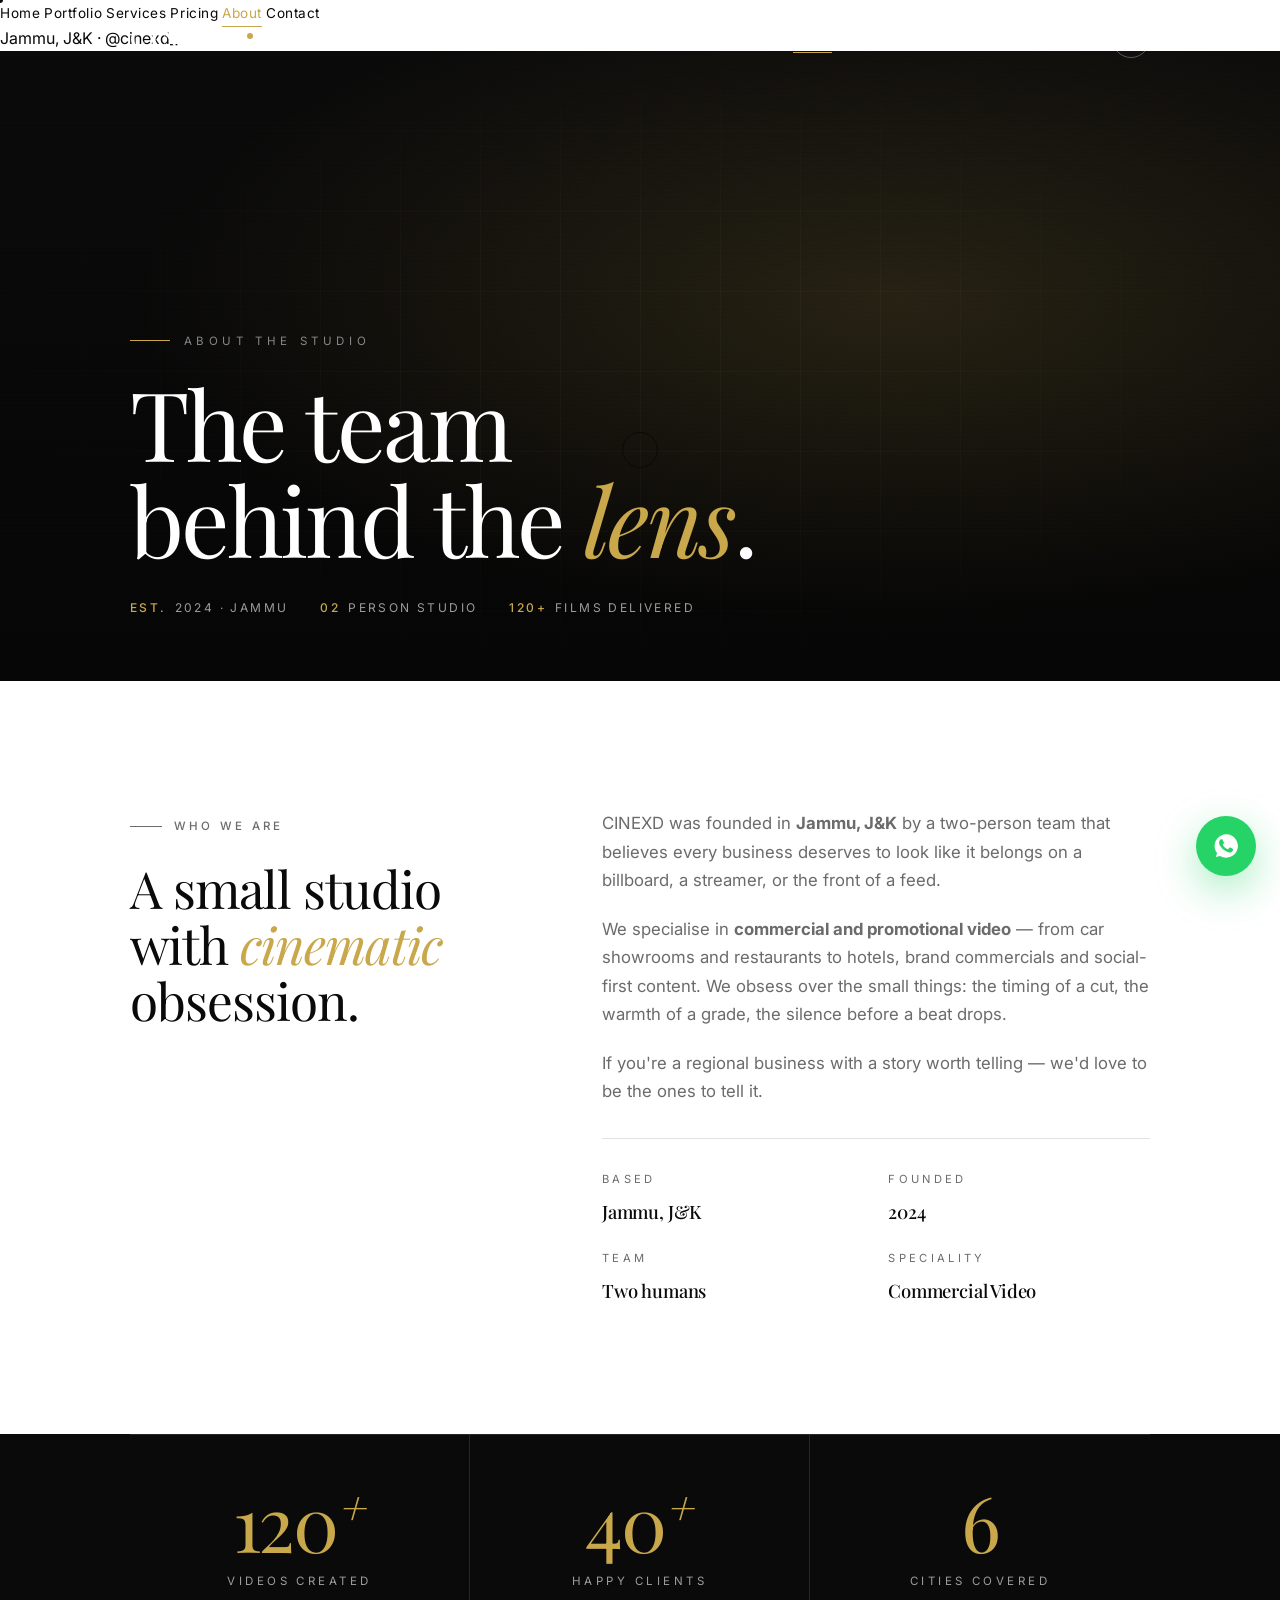
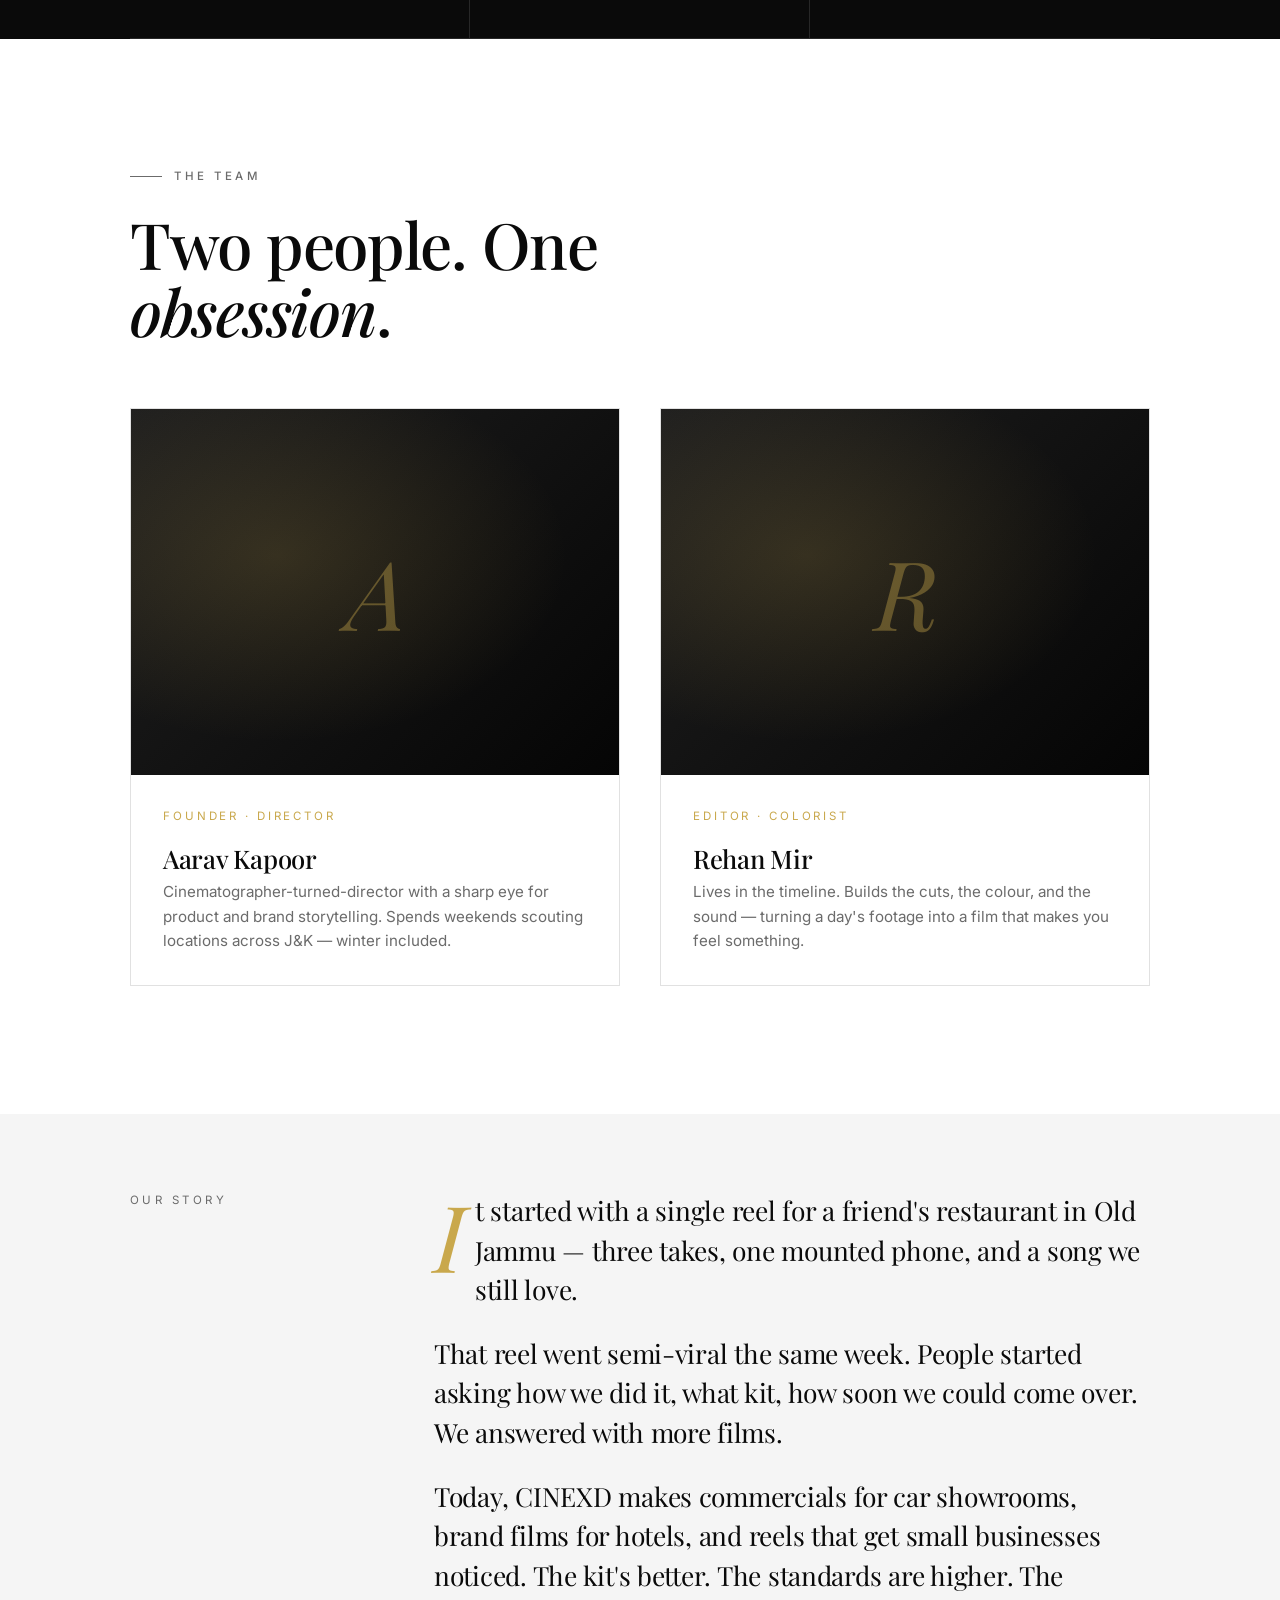
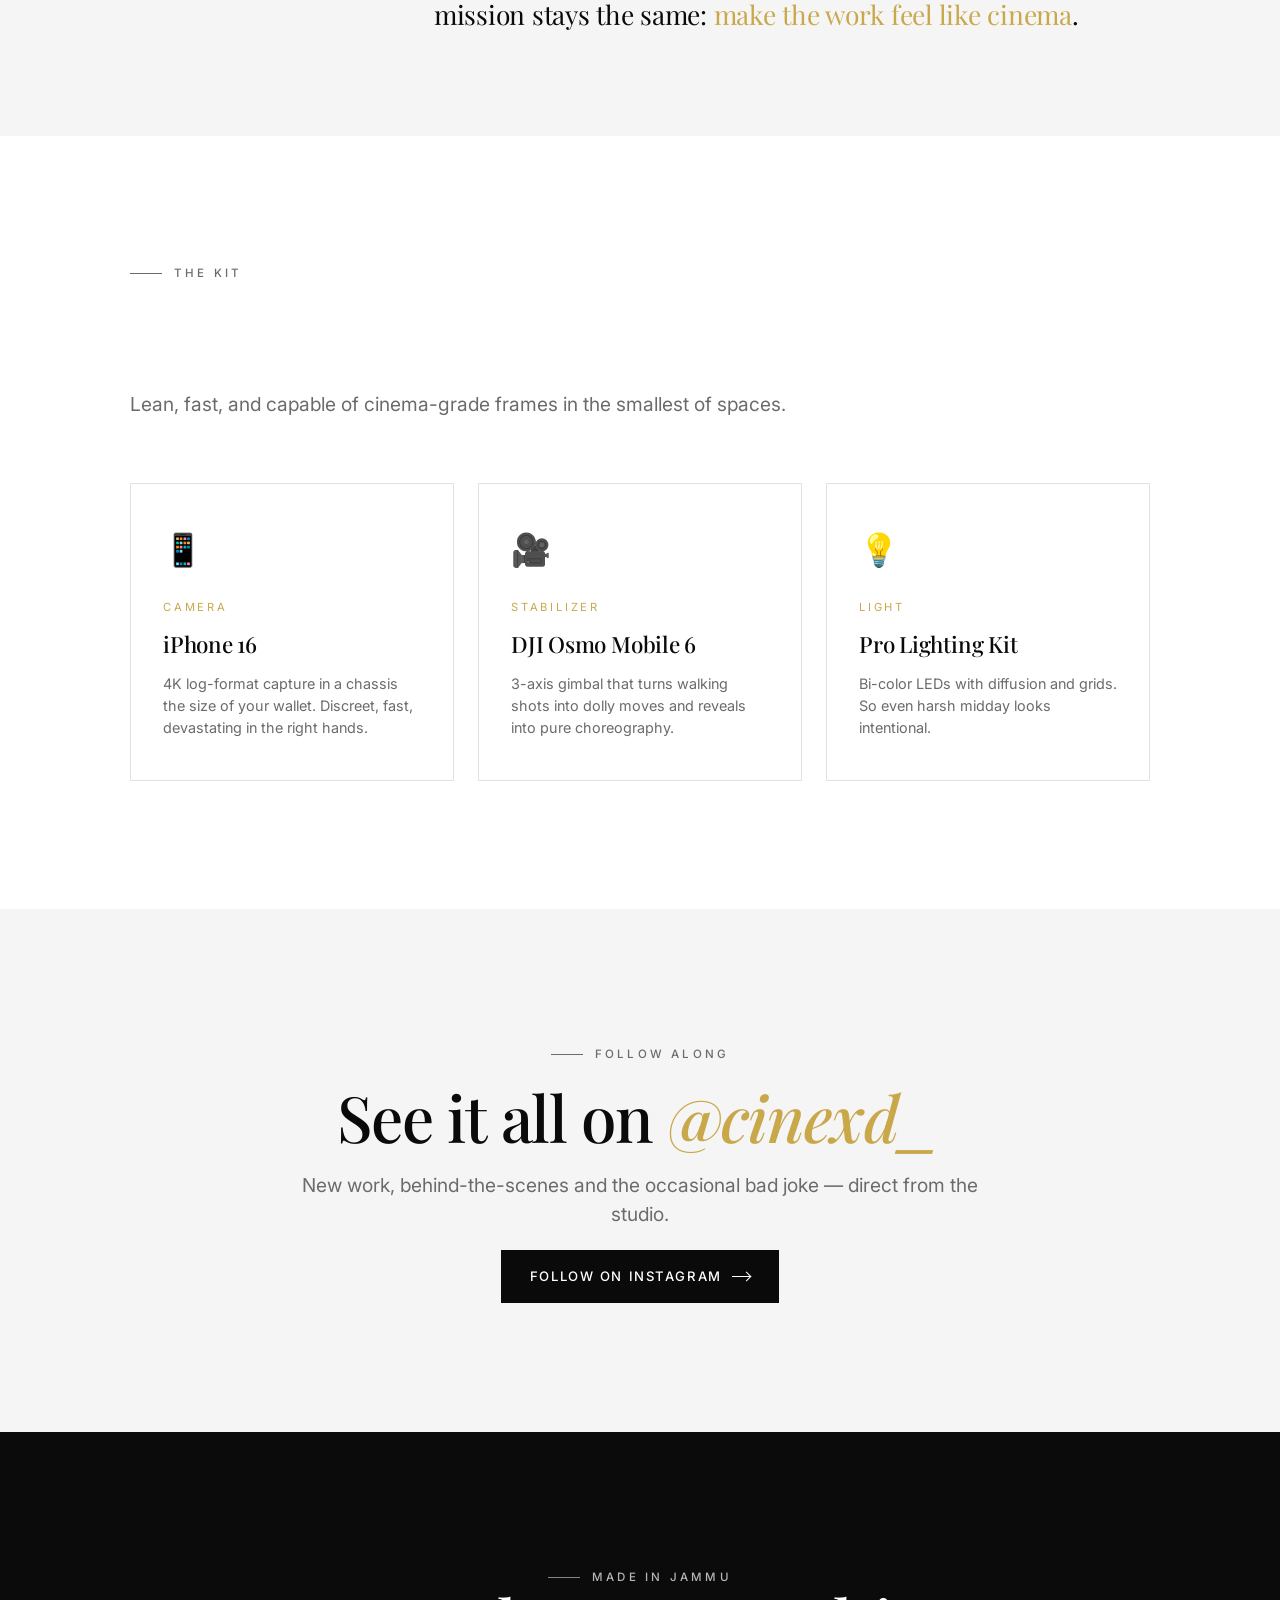
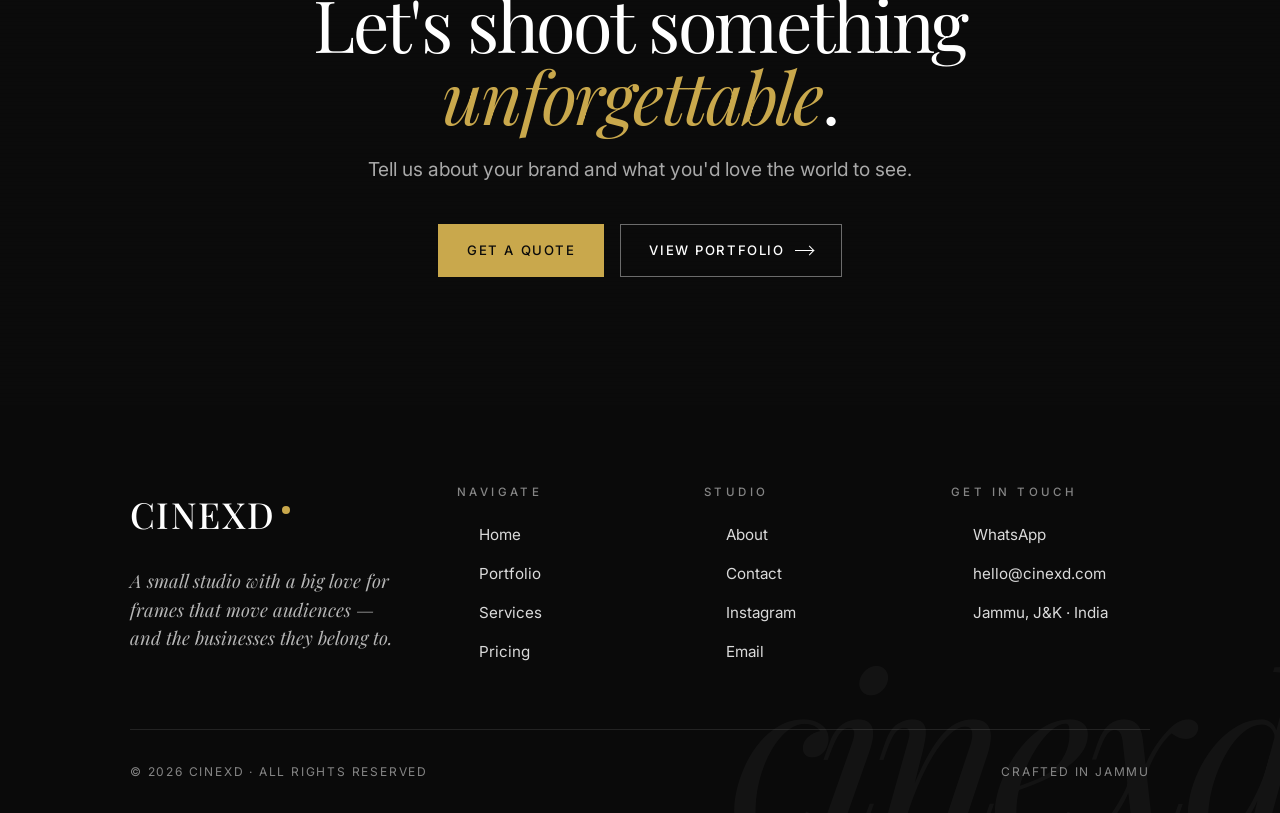
==== about.html @ 06c88e51 "Initial CINEXD cinematography portfolio site Six pages (home, portfolio, services, pricing, about, c" ====
<!DOCTYPE html>
<html lang="en">
<head>
  <meta charset="UTF-8" />
  <meta name="viewport" content="width=device-width, initial-scale=1.0" />
  <meta name="description" content="About CINEXD — A two-person cinematic video studio in Jammu, J&K, making businesses look unforgettable." />
  <meta name="theme-color" content="#0a0a0a" />
  <title>About · CINEXD</title>

  <link rel="preconnect" href="https://fonts.googleapis.com" />
  <link rel="preconnect" href="https://fonts.gstatic.com" crossorigin />
  <link href="https://fonts.googleapis.com/css2?family=Playfair+Display:ital,wght@0,400;0,500;0,600;1,400;1,500&family=Inter:wght@300;400;500;600&display=swap" rel="stylesheet" />

  <link rel="stylesheet" href="css/style.css" />
  <link rel="stylesheet" href="css/animations.css" />
  <link rel="stylesheet" href="css/responsive.css" />
</head>
<body>

  <header class="nav dark" id="nav">
    <div class="container nav-inner">
      <a href="index.html" class="nav-logo">CINEXD<span class="dot"></span></a>
      <nav>
        <ul class="nav-links">
          <li><a class="nav-link" href="index.html">Home</a></li>
          <li><a class="nav-link" href="portfolio.html">Portfolio</a></li>
          <li><a class="nav-link" href="services.html">Services</a></li>
          <li><a class="nav-link" href="pricing.html">Pricing</a></li>
          <li><a class="nav-link" href="about.html">About</a></li>
          <li><a class="nav-link" href="contact.html">Contact</a></li>
        </ul>
      </nav>
      <div class="nav-right">
        <a href="https://www.instagram.com/cinexd_" target="_blank" rel="noopener" class="nav-ig" aria-label="Instagram">
          <svg viewBox="0 0 24 24" fill="none" stroke="currentColor" stroke-width="1.5"><rect x="3" y="3" width="18" height="18" rx="5"/><circle cx="12" cy="12" r="4"/><circle cx="17.5" cy="6.5" r="0.6" fill="currentColor"/></svg>
        </a>
        <button class="nav-toggle" aria-label="Toggle menu" aria-expanded="false"><span></span><span></span><span></span></button>
      </div>
    </div>
  </header>

  <div class="nav-mobile" aria-hidden="true">
    <a class="nav-link" href="index.html">Home</a>
    <a class="nav-link" href="portfolio.html">Portfolio</a>
    <a class="nav-link" href="services.html">Services</a>
    <a class="nav-link" href="pricing.html">Pricing</a>
    <a class="nav-link" href="about.html">About</a>
    <a class="nav-link" href="contact.html">Contact</a>
    <div class="nav-mobile-foot">Jammu, J&amp;K · <a href="https://www.instagram.com/cinexd_" target="_blank" rel="noopener">@cinexd_</a></div>
  </div>

  <!-- ========== PAGE HERO ========== -->
  <section class="page-hero">
    <div class="hero-bg" data-parallax="0.2"></div>
    <div class="grain"></div>
    <div class="scanlines"></div>
    <div class="container">
      <div class="page-hero-eyebrow">About the Studio</div>
      <h1 class="page-hero-title">The team<br/>behind the <span class="italic">lens</span>.</h1>
      <div class="page-hero-meta">
        <span><strong>Est.</strong>2024 · Jammu</span>
        <span><strong>02</strong>Person studio</span>
        <span><strong>120+</strong>Films delivered</span>
      </div>
    </div>
  </section>

  <!-- ========== INTRO ========== -->
  <section class="section">
    <div class="container">
      <div class="about-intro">
        <div class="reveal">
          <span class="eyebrow">Who we are</span>
          <h2 style="margin-top:1.5rem">A small studio<br/>with <span class="italic">cinematic</span> obsession.</h2>
        </div>
        <div class="reveal" style="--reveal-delay:.1s">
          <p>CINEXD was founded in <strong>Jammu, J&amp;K</strong> by a two-person team that believes every business deserves to look like it belongs on a billboard, a streamer, or the front of a feed.</p>
          <p>We specialise in <strong>commercial and promotional video</strong> — from car showrooms and restaurants to hotels, brand commercials and social-first content. We obsess over the small things: the timing of a cut, the warmth of a grade, the silence before a beat drops.</p>
          <p>If you're a regional business with a story worth telling — we'd love to be the ones to tell it.</p>

          <div class="about-meta">
            <div class="about-meta-item"><span class="label">Based</span><span class="value">Jammu, J&amp;K</span></div>
            <div class="about-meta-item"><span class="label">Founded</span><span class="value">2024</span></div>
            <div class="about-meta-item"><span class="label">Team</span><span class="value">Two humans</span></div>
            <div class="about-meta-item"><span class="label">Speciality</span><span class="value">Commercial Video</span></div>
          </div>
        </div>
      </div>
    </div>
  </section>

  <!-- ========== STATS ========== -->
  <section class="stats">
    <div class="container">
      <div class="stats-grid">
        <div class="stat reveal"><div class="num"><span data-count="120">0</span><span class="plus">+</span></div><div class="label">Videos Created</div></div>
        <div class="stat reveal" style="--reveal-delay:.1s"><div class="num"><span data-count="40">0</span><span class="plus">+</span></div><div class="label">Happy Clients</div></div>
        <div class="stat reveal" style="--reveal-delay:.2s"><div class="num"><span data-count="6">0</span></div><div class="label">Cities Covered</div></div>
      </div>
    </div>
  </section>

  <!-- ========== TEAM ========== -->
  <section class="section">
    <div class="container">
      <div class="section-header">
        <span class="eyebrow reveal">The team</span>
        <h2 class="h-1 reveal">Two people. One <span class="italic">obsession</span>.</h2>
      </div>

      <div class="team-grid">
        <article class="team-card reveal">
          <div class="team-photo">
            <div class="team-photo-initial">A</div>
          </div>
          <div class="team-info">
            <div class="team-role">Founder · Director</div>
            <h3 class="team-name">Aarav Kapoor</h3>
            <p class="team-bio">Cinematographer-turned-director with a sharp eye for product and brand storytelling. Spends weekends scouting locations across J&amp;K — winter included.</p>
          </div>
        </article>

        <article class="team-card reveal" style="--reveal-delay:.1s">
          <div class="team-photo">
            <div class="team-photo-initial">R</div>
          </div>
          <div class="team-info">
            <div class="team-role">Editor · Colorist</div>
            <h3 class="team-name">Rehan Mir</h3>
            <p class="team-bio">Lives in the timeline. Builds the cuts, the colour, and the sound — turning a day's footage into a film that makes you feel something.</p>
          </div>
        </article>
      </div>
    </div>
  </section>

  <!-- ========== STORY ========== -->
  <section class="section section-tight" style="background:var(--bg-alt)">
    <div class="container">
      <div class="story">
        <div class="reveal">
          <div class="story-label">Our Story</div>
        </div>
        <div class="story-content reveal" style="--reveal-delay:.1s">
          <p>It started with a single reel for a friend's restaurant in Old Jammu — three takes, one mounted phone, and a song we still love.</p>
          <p>That reel went semi-viral the same week. People started asking how we did it, what kit, how soon we could come over. We answered with more films.</p>
          <p>Today, CINEXD makes commercials for car showrooms, brand films for hotels, and reels that get small businesses noticed. The kit's better. The standards are higher. The mission stays the same: <span class="gold">make the work feel like cinema</span>.</p>
        </div>
      </div>
    </div>
  </section>

  <!-- ========== EQUIPMENT ========== -->
  <section class="section">
    <div class="container">
      <div class="section-header">
        <span class="eyebrow reveal">The kit</span>
        <h2 class="h-1 reveal">What we shoot <span class="italic">on</span>.</h2>
        <p class="lead reveal">Lean, fast, and capable of cinema-grade frames in the smallest of spaces.</p>
      </div>

      <div class="equipment-grid">
        <div class="equipment-card reveal">
          <span class="equipment-icon">📱</span>
          <span class="equipment-spec">Camera</span>
          <h3 class="equipment-name">iPhone 16</h3>
          <p class="equipment-desc">4K log-format capture in a chassis the size of your wallet. Discreet, fast, devastating in the right hands.</p>
        </div>
        <div class="equipment-card reveal" style="--reveal-delay:.08s">
          <span class="equipment-icon">🎥</span>
          <span class="equipment-spec">Stabilizer</span>
          <h3 class="equipment-name">DJI Osmo Mobile 6</h3>
          <p class="equipment-desc">3-axis gimbal that turns walking shots into dolly moves and reveals into pure choreography.</p>
        </div>
        <div class="equipment-card reveal" style="--reveal-delay:.16s">
          <span class="equipment-icon">💡</span>
          <span class="equipment-spec">Light</span>
          <h3 class="equipment-name">Pro Lighting Kit</h3>
          <p class="equipment-desc">Bi-color LEDs with diffusion and grids. So even harsh midday looks intentional.</p>
        </div>
      </div>
    </div>
  </section>

  <!-- ========== INSTAGRAM CALLOUT ========== -->
  <section class="section ig-feed">
    <div class="container" style="text-align:center">
      <div class="reveal" style="display:inline-flex;flex-direction:column;align-items:center;gap:1.25rem">
        <span class="eyebrow">Follow along</span>
        <h2 class="h-1">See it all on <span class="italic gold">@cinexd_</span></h2>
        <p class="lead" style="text-align:center">New work, behind-the-scenes and the occasional bad joke — direct from the studio.</p>
        <a href="https://www.instagram.com/cinexd_" target="_blank" rel="noopener" class="btn btn-primary">Follow on Instagram <span class="btn-arrow"></span></a>
      </div>
    </div>
  </section>

  <!-- ========== CTA ========== -->
  <section class="section cta-section">
    <div class="grain"></div>
    <div class="scanlines"></div>
    <div class="container">
      <span class="eyebrow light reveal" style="justify-content:center">Made in Jammu</span>
      <h2 class="cta-headline reveal">Let's shoot something <span class="italic">unforgettable</span>.</h2>
      <p class="lead reveal">Tell us about your brand and what you'd love the world to see.</p>
      <div class="reveal" style="display:flex;justify-content:center;gap:1rem;flex-wrap:wrap">
        <a href="https://wa.me/91XXXXXXXXXX?text=Hi%20CINEXD%2C%20I%20would%20like%20to%20discuss%20a%20project" target="_blank" rel="noopener" class="btn btn-gold">Get a Quote</a>
        <a href="portfolio.html" class="btn btn-light">View Portfolio <span class="btn-arrow"></span></a>
      </div>
    </div>
  </section>

  <footer class="footer">
    <div class="container">
      <div class="footer-top">
        <div class="footer-brand">
          <div class="footer-logo">CINEXD<span class="dot"></span></div>
          <p class="footer-tagline">A small studio with a big love for frames that move audiences — and the businesses they belong to.</p>
        </div>
        <div class="footer-col"><h4>Navigate</h4><ul class="footer-list"><li><a href="index.html">Home</a></li><li><a href="portfolio.html">Portfolio</a></li><li><a href="services.html">Services</a></li><li><a href="pricing.html">Pricing</a></li></ul></div>
        <div class="footer-col"><h4>Studio</h4><ul class="footer-list"><li><a href="about.html">About</a></li><li><a href="contact.html">Contact</a></li><li><a href="https://www.instagram.com/cinexd_" target="_blank" rel="noopener">Instagram</a></li><li><a href="mailto:hello@cinexd.com">Email</a></li></ul></div>
        <div class="footer-col"><h4>Get in touch</h4><ul class="footer-list"><li><a href="https://wa.me/91XXXXXXXXXX?text=Hi%20CINEXD%2C%20I%20would%20like%20to%20discuss%20a%20project" target="_blank" rel="noopener">WhatsApp</a></li><li><a href="mailto:hello@cinexd.com">hello@cinexd.com</a></li><li><a href="#">Jammu, J&amp;K · India</a></li></ul></div>
      </div>
      <div class="footer-bottom"><span>© <span data-year>2026</span> CINEXD · All rights reserved</span><span>Crafted in Jammu</span></div>
    </div>
    <div class="footer-mark">cinexd</div>
  </footer>

  <a href="https://wa.me/91XXXXXXXXXX?text=Hi%20CINEXD%2C%20I%20would%20like%20to%20discuss%20a%20project" target="_blank" rel="noopener" class="wa-float" aria-label="Chat on WhatsApp">
    <span class="wa-float-label">Chat on WhatsApp</span>
    <svg viewBox="0 0 24 24" fill="currentColor"><path d="M17.6 14.2c-.3-.2-1.7-.8-2-.9-.3-.1-.5-.2-.7.2s-.8.9-.9 1.1c-.2.2-.3.2-.6.1s-1.2-.5-2.4-1.5c-.9-.8-1.5-1.7-1.6-2-.2-.3 0-.5.1-.6.1-.1.3-.3.4-.5.1-.1.2-.3.3-.5.1-.2 0-.4 0-.5 0-.1-.7-1.7-1-2.3-.3-.6-.5-.5-.7-.5h-.6c-.2 0-.5.1-.8.4-.3.3-1 1-1 2.5s1.1 2.9 1.2 3.1c.2.2 2.1 3.2 5.1 4.5.7.3 1.2.5 1.7.6.7.2 1.3.2 1.8.1.6-.1 1.7-.7 1.9-1.4.2-.7.2-1.2.2-1.4-.1-.1-.3-.2-.6-.4zM12 22a10 10 0 0 1-5.1-1.4l-3.5.9.9-3.4A10 10 0 1 1 12 22z"/></svg>
  </a>

  <script src="js/animations.js" defer></script>
  <script src="js/main.js" defer></script>
</body>
</html>
---- css/style.css ----
/* ==========================================================================
   CINEXD — Core Stylesheet
   Minimal editorial black/white with gold accent
   ========================================================================== */

:root {
  --bg: #ffffff;
  --bg-alt: #f5f5f5;
  --bg-dark: #0a0a0a;
  --text: #0a0a0a;
  --text-muted: #6b6b6b;
  --text-inverse: #ffffff;
  --accent: #0a0a0a;
  --gold: #c9a84c;
  --gold-soft: rgba(201, 168, 76, 0.15);
  --border: rgba(10, 10, 10, 0.12);
  --border-strong: rgba(10, 10, 10, 0.5);
  --shadow-sm: 0 1px 2px rgba(0, 0, 0, 0.04);
  --shadow-md: 0 12px 40px rgba(0, 0, 0, 0.08);
  --shadow-lg: 0 30px 80px rgba(0, 0, 0, 0.18);

  --font-display: 'Playfair Display', 'Times New Roman', serif;
  --font-body: 'Inter', -apple-system, BlinkMacSystemFont, sans-serif;

  --container: 1280px;
  --gutter: clamp(1.25rem, 4vw, 2.5rem);
  --section: clamp(4rem, 10vw, 8rem);

  --ease: cubic-bezier(0.22, 1, 0.36, 1);
  --ease-soft: cubic-bezier(0.4, 0, 0.2, 1);
}

/* ---------- Reset ---------- */
*,
*::before,
*::after {
  box-sizing: border-box;
  margin: 0;
  padding: 0;
}

html {
  scroll-behavior: smooth;
  -webkit-text-size-adjust: 100%;
}

body {
  font-family: var(--font-body);
  font-weight: 400;
  font-size: 16px;
  line-height: 1.6;
  color: var(--text);
  background: var(--bg);
  overflow-x: hidden;
  -webkit-font-smoothing: antialiased;
  -moz-osx-font-smoothing: grayscale;
  cursor: none;
}

img,
picture,
video,
svg {
  display: block;
  max-width: 100%;
  height: auto;
}

a {
  color: inherit;
  text-decoration: none;
  transition: color 0.3s var(--ease);
}

button {
  font: inherit;
  border: 0;
  background: none;
  cursor: none;
}

input,
textarea,
select {
  font: inherit;
  color: inherit;
}

::selection {
  background: var(--gold);
  color: var(--text);
}

/* ---------- Typography ---------- */
h1, h2, h3, h4, h5 {
  font-family: var(--font-display);
  font-weight: 500;
  line-height: 1.05;
  letter-spacing: -0.02em;
  color: var(--text);
}

.h-display {
  font-size: clamp(3rem, 9vw, 7.5rem);
  font-weight: 400;
  letter-spacing: -0.04em;
}

.h-1 {
  font-size: clamp(2.25rem, 5vw, 4rem);
}

.h-2 {
  font-size: clamp(1.75rem, 3.5vw, 2.75rem);
}

.h-3 {
  font-size: clamp(1.25rem, 2vw, 1.6rem);
  font-weight: 500;
}

.eyebrow {
  font-family: var(--font-body);
  font-size: 0.72rem;
  font-weight: 500;
  letter-spacing: 0.28em;
  text-transform: uppercase;
  color: var(--text-muted);
  display: inline-flex;
  align-items: center;
  gap: 0.75rem;
}

.eyebrow::before {
  content: "";
  display: inline-block;
  width: 32px;
  height: 1px;
  background: var(--text-muted);
}

.eyebrow.light {
  color: rgba(255, 255, 255, 0.7);
}

.eyebrow.light::before {
  background: rgba(255, 255, 255, 0.5);
}

.lead {
  font-size: clamp(1.05rem, 1.5vw, 1.25rem);
  line-height: 1.55;
  color: var(--text-muted);
  max-width: 60ch;
}

.italic {
  font-style: italic;
  font-family: var(--font-display);
}

.gold {
  color: var(--gold);
}

/* ---------- Layout ---------- */
.container {
  width: 100%;
  max-width: var(--container);
  margin: 0 auto;
  padding: 0 var(--gutter);
}

.section {
  padding: var(--section) 0;
}

.section-tight {
  padding: calc(var(--section) * 0.6) 0;
}

.section-header {
  display: flex;
  flex-direction: column;
  gap: 1rem;
  margin-bottom: 4rem;
  max-width: 720px;
}

.section-header.center {
  margin-left: auto;
  margin-right: auto;
  text-align: center;
  align-items: center;
}

.section-header .eyebrow {
  margin-bottom: 0.5rem;
}

.divider {
  height: 1px;
  background: var(--border);
  border: 0;
  margin: 0;
}

/* ---------- Custom Cursor ---------- */
.cursor-dot,
.cursor-ring {
  position: fixed;
  top: 0;
  left: 0;
  pointer-events: none;
  z-index: 9999;
  transform: translate(-50%, -50%);
  will-change: transform;
}

.cursor-dot {
  width: 6px;
  height: 6px;
  background: var(--text);
  border-radius: 50%;
  transition: width 0.2s var(--ease), height 0.2s var(--ease), background 0.2s var(--ease);
}

.cursor-ring {
  width: 36px;
  height: 36px;
  border: 1px solid var(--text);
  border-radius: 50%;
  transition: width 0.3s var(--ease), height 0.3s var(--ease), border-color 0.3s var(--ease), background 0.3s var(--ease);
}

.cursor-dot.hover {
  width: 14px;
  height: 14px;
  background: var(--gold);
}

.cursor-ring.hover {
  width: 60px;
  height: 60px;
  border-color: var(--gold);
  background: rgba(201, 168, 76, 0.05);
}

.cursor-dot.dark {
  background: var(--bg);
}

.cursor-ring.dark {
  border-color: var(--bg);
}

@media (hover: none) {
  .cursor-dot,
  .cursor-ring {
    display: none;
  }
  body, button, a {
    cursor: auto;
  }
}

/* ---------- Navigation ---------- */
.nav {
  position: fixed;
  top: 0;
  left: 0;
  right: 0;
  z-index: 100;
  padding: 1.25rem 0;
  transition: all 0.4s var(--ease);
  background: transparent;
}

.nav.scrolled {
  background: rgba(255, 255, 255, 0.85);
  backdrop-filter: saturate(180%) blur(18px);
  -webkit-backdrop-filter: saturate(180%) blur(18px);
  border-bottom: 1px solid var(--border);
  padding: 0.85rem 0;
}

.nav.dark:not(.scrolled) {
  color: var(--text-inverse);
}

.nav.dark:not(.scrolled) .nav-logo,
.nav.dark:not(.scrolled) .nav-link,
.nav.dark:not(.scrolled) .nav-toggle span {
  color: var(--text-inverse);
}

.nav.dark:not(.scrolled) .nav-toggle span {
  background: var(--text-inverse);
}

.nav-inner {
  display: flex;
  align-items: center;
  justify-content: space-between;
  gap: 2rem;
}

.nav-logo {
  font-family: var(--font-display);
  font-size: 1.4rem;
  font-weight: 600;
  letter-spacing: 0.18em;
  color: var(--text);
  display: flex;
  align-items: center;
  gap: 0.4rem;
}

.nav-logo .dot {
  display: inline-block;
  width: 6px;
  height: 6px;
  background: var(--gold);
  border-radius: 50%;
  margin-bottom: 6px;
}

.nav-links {
  display: flex;
  align-items: center;
  gap: 2.25rem;
  list-style: none;
}

.nav-link {
  position: relative;
  font-size: 0.85rem;
  font-weight: 400;
  letter-spacing: 0.04em;
  color: var(--text);
  padding: 0.25rem 0;
}

.nav-link::after {
  content: "";
  position: absolute;
  left: 0;
  bottom: -2px;
  width: 0;
  height: 1px;
  background: var(--gold);
  transition: width 0.4s var(--ease);
}

.nav-link:hover::after,
.nav-link.active::after {
  width: 100%;
}

.nav-link.active {
  color: var(--gold);
}

.nav-right {
  display: flex;
  align-items: center;
  gap: 1.25rem;
}

.nav-ig {
  width: 38px;
  height: 38px;
  border-radius: 50%;
  border: 1px solid var(--border);
  display: inline-flex;
  align-items: center;
  justify-content: center;
  transition: all 0.3s var(--ease);
}

.nav-ig:hover {
  border-color: var(--gold);
  color: var(--gold);
  transform: rotate(-8deg);
}

.nav-ig svg {
  width: 16px;
  height: 16px;
}

.nav.dark:not(.scrolled) .nav-ig {
  border-color: rgba(255, 255, 255, 0.3);
}

.nav-toggle {
  display: none;
  width: 32px;
  height: 32px;
  flex-direction: column;
  justify-content: center;
  gap: 5px;
  position: relative;
}

.nav-toggle span {
  display: block;
  width: 22px;
  height: 1.5px;
  background: var(--text);
  transition: all 0.4s var(--ease);
  margin: 0 auto;
}

.nav-toggle.open span:nth-child(1) {
  transform: translateY(6.5px) rotate(45deg);
}

.nav-toggle.open span:nth-child(2) {
  opacity: 0;
}

.nav-toggle.open span:nth-child(3) {
  transform: translateY(-6.5px) rotate(-45deg);
}

/* ---------- Buttons ---------- */
.btn {
  display: inline-flex;
  align-items: center;
  justify-content: center;
  gap: 0.65rem;
  padding: 0.95rem 1.75rem;
  font-size: 0.82rem;
  font-weight: 500;
  letter-spacing: 0.12em;
  text-transform: uppercase;
  border: 1px solid transparent;
  border-radius: 0;
  transition: all 0.4s var(--ease);
  position: relative;
  overflow: hidden;
}

.btn-primary {
  background: var(--text);
  color: var(--text-inverse);
  border-color: var(--text);
}

.btn-primary:hover {
  background: var(--gold);
  border-color: var(--gold);
  color: var(--text);
  transform: translateY(-2px);
}

.btn-ghost {
  background: transparent;
  color: var(--text);
  border-color: var(--text);
}

.btn-ghost:hover {
  background: var(--text);
  color: var(--text-inverse);
}

.btn-light {
  background: transparent;
  color: var(--text-inverse);
  border-color: rgba(255, 255, 255, 0.4);
}

.btn-light:hover {
  background: var(--text-inverse);
  color: var(--text);
  border-color: var(--text-inverse);
}

.btn-gold {
  background: var(--gold);
  color: var(--text);
  border-color: var(--gold);
}

.btn-gold:hover {
  background: transparent;
  color: var(--gold);
  transform: translateY(-2px);
}

.btn-arrow {
  width: 18px;
  height: 1px;
  background: currentColor;
  position: relative;
  transition: width 0.3s var(--ease);
}

.btn-arrow::after {
  content: "";
  position: absolute;
  right: 0;
  top: -3px;
  width: 7px;
  height: 7px;
  border-top: 1px solid currentColor;
  border-right: 1px solid currentColor;
  transform: rotate(45deg);
}

.btn:hover .btn-arrow {
  width: 26px;
}

.btn-text {
  display: inline-flex;
  align-items: center;
  gap: 0.75rem;
  font-size: 0.82rem;
  font-weight: 500;
  letter-spacing: 0.12em;
  text-transform: uppercase;
  color: var(--text);
  padding-bottom: 4px;
  border-bottom: 1px solid var(--text);
  transition: all 0.3s var(--ease);
}

.btn-text:hover {
  color: var(--gold);
  border-bottom-color: var(--gold);
  gap: 1.25rem;
}

/* ---------- Hero ---------- */
.hero {
  position: relative;
  min-height: 100vh;
  display: flex;
  align-items: center;
  justify-content: center;
  overflow: hidden;
  background: var(--bg-dark);
  color: var(--text-inverse);
  isolation: isolate;
}

.hero-bg {
  position: absolute;
  inset: 0;
  z-index: -2;
  background:
    radial-gradient(ellipse at 20% 30%, rgba(201, 168, 76, 0.18) 0%, transparent 55%),
    radial-gradient(ellipse at 80% 70%, rgba(201, 168, 76, 0.08) 0%, transparent 50%),
    linear-gradient(180deg, #0a0a0a 0%, #050505 100%);
  will-change: transform;
}

.hero-bg::before {
  content: "";
  position: absolute;
  inset: 0;
  background-image:
    linear-gradient(rgba(255, 255, 255, 0.025) 1px, transparent 1px),
    linear-gradient(90deg, rgba(255, 255, 255, 0.025) 1px, transparent 1px);
  background-size: 80px 80px;
  mask-image: radial-gradient(ellipse at center, black 30%, transparent 80%);
  -webkit-mask-image: radial-gradient(ellipse at center, black 30%, transparent 80%);
}

.hero-overlay {
  position: absolute;
  inset: 0;
  z-index: -1;
  background:
    linear-gradient(180deg, rgba(0, 0, 0, 0.4) 0%, transparent 30%, transparent 70%, rgba(0, 0, 0, 0.6) 100%);
  pointer-events: none;
}

/* Film grain overlay */
.grain {
  position: absolute;
  inset: -50%;
  z-index: -1;
  pointer-events: none;
  opacity: 0.18;
  mix-blend-mode: overlay;
}

.grain::before {
  content: "";
  position: absolute;
  inset: 0;
  background-image: url("data:image/svg+xml;utf8,<svg xmlns='http://www.w3.org/2000/svg' width='200' height='200'><filter id='n'><feTurbulence type='fractalNoise' baseFrequency='0.9' numOctaves='3' stitchTiles='stitch'/><feColorMatrix values='0 0 0 0 0.95 0 0 0 0 0.95 0 0 0 0 0.95 0 0 0 0.6 0'/></filter><rect width='100%' height='100%' filter='url(%23n)'/></svg>");
  background-size: 200px 200px;
  animation: grain 0.8s steps(6) infinite;
}

/* Vignette scan lines for cinematic feel */
.scanlines {
  position: absolute;
  inset: 0;
  z-index: -1;
  pointer-events: none;
  background: repeating-linear-gradient(
    0deg,
    rgba(0, 0, 0, 0.06) 0,
    rgba(0, 0, 0, 0.06) 1px,
    transparent 1px,
    transparent 4px
  );
  opacity: 0.4;
}

.hero-inner {
  position: relative;
  z-index: 2;
  text-align: center;
  width: 100%;
  max-width: 1100px;
  padding: 8rem var(--gutter) 6rem;
}

.hero-meta {
  display: flex;
  justify-content: space-between;
  align-items: center;
  margin-bottom: 3rem;
  font-size: 0.7rem;
  letter-spacing: 0.3em;
  text-transform: uppercase;
  color: rgba(255, 255, 255, 0.55);
}

.hero-meta span {
  display: flex;
  align-items: center;
  gap: 0.6rem;
}

.hero-meta .rec {
  width: 8px;
  height: 8px;
  background: #ff3b30;
  border-radius: 50%;
  animation: pulse 1.5s infinite;
}

.hero-logo {
  font-family: var(--font-display);
  font-weight: 400;
  font-size: clamp(4rem, 14vw, 11rem);
  letter-spacing: -0.04em;
  line-height: 0.95;
  color: var(--text-inverse);
  margin-bottom: 1.5rem;
  position: relative;
  display: inline-block;
}

.hero-logo .stroke {
  -webkit-text-stroke: 1px rgba(255, 255, 255, 0.7);
  -webkit-text-fill-color: transparent;
  font-style: italic;
}

.hero-tagline {
  font-family: var(--font-display);
  font-style: italic;
  font-size: clamp(1.4rem, 3vw, 2.25rem);
  font-weight: 400;
  letter-spacing: -0.01em;
  margin-bottom: 1rem;
  color: rgba(255, 255, 255, 0.95);
}

.hero-tagline .gold {
  color: var(--gold);
}

.hero-sub {
  font-size: 0.85rem;
  letter-spacing: 0.3em;
  text-transform: uppercase;
  color: rgba(255, 255, 255, 0.6);
  margin-bottom: 3.5rem;
  display: flex;
  justify-content: center;
  align-items: center;
  flex-wrap: wrap;
  gap: 0.75rem;
}

.hero-sub .sep {
  width: 4px;
  height: 4px;
  background: var(--gold);
  border-radius: 50%;
}

.hero-cta {
  display: flex;
  justify-content: center;
  gap: 1rem;
  flex-wrap: wrap;
}

.hero-scroll {
  position: absolute;
  bottom: 2rem;
  left: 50%;
  transform: translateX(-50%);
  font-size: 0.65rem;
  letter-spacing: 0.4em;
  text-transform: uppercase;
  color: rgba(255, 255, 255, 0.5);
  display: flex;
  flex-direction: column;
  align-items: center;
  gap: 0.75rem;
  z-index: 2;
}

.hero-scroll::after {
  content: "";
  width: 1px;
  height: 50px;
  background: linear-gradient(180deg, rgba(255, 255, 255, 0.5), transparent);
  animation: scrollLine 2s ease-in-out infinite;
}

/* Hero side text */
.hero-side {
  position: absolute;
  top: 50%;
  font-size: 0.65rem;
  letter-spacing: 0.4em;
  text-transform: uppercase;
  color: rgba(255, 255, 255, 0.4);
  transform: translateY(-50%) rotate(-90deg);
  transform-origin: left top;
  z-index: 2;
}

.hero-side.left {
  left: 2rem;
}

.hero-side.right {
  right: 0.5rem;
  transform: translateY(-50%) rotate(90deg);
  transform-origin: right top;
}

/* ---------- Page hero (smaller) ---------- */
.page-hero {
  position: relative;
  min-height: 70vh;
  background: var(--bg-dark);
  color: var(--text-inverse);
  display: flex;
  align-items: flex-end;
  overflow: hidden;
  padding: 8rem 0 4rem;
}

.page-hero .hero-bg,
.page-hero .grain,
.page-hero .scanlines {
  position: absolute;
  inset: 0;
  z-index: 0;
}

.page-hero .hero-bg {
  background:
    radial-gradient(ellipse at 70% 40%, rgba(201, 168, 76, 0.15) 0%, transparent 60%),
    linear-gradient(180deg, #0a0a0a 0%, #050505 100%);
}

.page-hero .container {
  position: relative;
  z-index: 2;
}

.page-hero-eyebrow {
  font-size: 0.72rem;
  letter-spacing: 0.4em;
  text-transform: uppercase;
  color: rgba(255, 255, 255, 0.5);
  margin-bottom: 1.5rem;
  display: flex;
  align-items: center;
  gap: 0.85rem;
}

.page-hero-eyebrow::before {
  content: "";
  width: 40px;
  height: 1px;
  background: var(--gold);
}

.page-hero-title {
  font-family: var(--font-display);
  font-size: clamp(2.5rem, 8vw, 6rem);
  font-weight: 400;
  letter-spacing: -0.03em;
  line-height: 1;
  color: var(--text-inverse);
  max-width: 900px;
}

.page-hero-title .italic {
  color: var(--gold);
}

.page-hero-meta {
  margin-top: 2rem;
  display: flex;
  flex-wrap: wrap;
  gap: 2rem;
  font-size: 0.75rem;
  letter-spacing: 0.2em;
  text-transform: uppercase;
  color: rgba(255, 255, 255, 0.6);
}

.page-hero-meta strong {
  color: var(--gold);
  margin-right: 0.5rem;
  font-weight: 500;
}

/* ---------- Marquee ---------- */
.marquee {
  position: relative;
  overflow: hidden;
  border-top: 1px solid var(--border);
  border-bottom: 1px solid var(--border);
  padding: 1.75rem 0;
  background: var(--bg);
}

.marquee-track {
  display: flex;
  gap: 4rem;
  white-space: nowrap;
  animation: marquee 35s linear infinite;
  width: max-content;
}

.marquee-item {
  font-family: var(--font-display);
  font-style: italic;
  font-size: clamp(1.5rem, 3vw, 2.5rem);
  color: var(--text);
  display: flex;
  align-items: center;
  gap: 4rem;
}

.marquee-item::after {
  content: "✦";
  color: var(--gold);
  font-style: normal;
  font-size: 0.8em;
}

/* ---------- Showreel ---------- */
.showreel {
  background: var(--bg-dark);
  color: var(--text-inverse);
  padding: var(--section) 0;
  position: relative;
  overflow: hidden;
}

.showreel .eyebrow {
  color: rgba(255, 255, 255, 0.6);
}

.showreel .eyebrow::before {
  background: var(--gold);
}

.showreel-title {
  color: var(--text-inverse);
  margin-bottom: 3rem;
  max-width: 800px;
}

.showreel-title .italic {
  color: var(--gold);
}

.showreel-frame {
  position: relative;
  aspect-ratio: 9 / 16;
  max-width: 420px;
  margin: 0 auto;
  background: #111;
  border: 1px solid rgba(255, 255, 255, 0.08);
  overflow: hidden;
  cursor: none;
}

.showreel-frame::before {
  content: "";
  position: absolute;
  inset: 0;
  background:
    radial-gradient(ellipse at center, rgba(201, 168, 76, 0.2), transparent 70%),
    linear-gradient(135deg, #1a1a1a, #050505);
}

.showreel-play {
  position: absolute;
  inset: 0;
  display: flex;
  align-items: center;
  justify-content: center;
  z-index: 2;
  text-decoration: none;
  color: inherit;
}

.showreel-play-circle {
  width: 110px;
  height: 110px;
  border-radius: 50%;
  border: 1px solid rgba(255, 255, 255, 0.5);
  display: flex;
  align-items: center;
  justify-content: center;
  position: relative;
  transition: all 0.4s var(--ease);
}

.showreel-play-circle::before {
  content: "";
  position: absolute;
  inset: -1px;
  border-radius: 50%;
  border: 1px solid var(--gold);
  opacity: 0;
  transform: scale(1.1);
  transition: all 0.4s var(--ease);
}

.showreel-play:hover .showreel-play-circle {
  border-color: var(--gold);
  background: rgba(201, 168, 76, 0.1);
}

.showreel-play:hover .showreel-play-circle::before {
  opacity: 1;
  transform: scale(1.25);
}

.showreel-play-circle::after {
  content: "";
  width: 0;
  height: 0;
  border-left: 18px solid var(--text-inverse);
  border-top: 11px solid transparent;
  border-bottom: 11px solid transparent;
  margin-left: 5px;
  transition: border-left-color 0.4s var(--ease);
}

.showreel-play:hover .showreel-play-circle::after {
  border-left-color: var(--gold);
}

.showreel-label {
  display: block;
  text-align: center;
  margin-top: 2rem;
  font-size: 0.7rem;
  letter-spacing: 0.4em;
  text-transform: uppercase;
  color: rgba(255, 255, 255, 0.5);
}

.showreel-grid {
  display: grid;
  grid-template-columns: 1fr 1fr;
  gap: 4rem;
  align-items: center;
}

.showreel-stats {
  display: grid;
  grid-template-columns: repeat(3, 1fr);
  gap: 2rem;
  margin-top: 3rem;
  padding-top: 3rem;
  border-top: 1px solid rgba(255, 255, 255, 0.1);
}

.showreel-stat .num {
  font-family: var(--font-display);
  font-size: 2.5rem;
  font-weight: 400;
  color: var(--gold);
  line-height: 1;
  margin-bottom: 0.5rem;
}

.showreel-stat .label {
  font-size: 0.7rem;
  letter-spacing: 0.25em;
  text-transform: uppercase;
  color: rgba(255, 255, 255, 0.5);
}

/* ---------- Services preview cards ---------- */
.services-grid {
  display: grid;
  grid-template-columns: repeat(4, 1fr);
  gap: 0;
  border-top: 1px solid var(--border);
  border-left: 1px solid var(--border);
}

.service-card {
  padding: 3rem 2rem;
  border-right: 1px solid var(--border);
  border-bottom: 1px solid var(--border);
  background: var(--bg);
  position: relative;
  transition: all 0.5s var(--ease);
  display: flex;
  flex-direction: column;
  gap: 1rem;
  min-height: 320px;
}

.service-card::before {
  content: "";
  position: absolute;
  inset: 0;
  background: var(--bg-dark);
  transform: scaleY(0);
  transform-origin: bottom;
  transition: transform 0.5s var(--ease);
  z-index: 0;
}

.service-card:hover::before {
  transform: scaleY(1);
}

.service-card:hover {
  color: var(--text-inverse);
}

.service-card:hover .service-num,
.service-card:hover .service-name,
.service-card:hover .service-desc {
  color: var(--text-inverse);
}

.service-card:hover .service-icon {
  color: var(--gold);
}

.service-card > * {
  position: relative;
  z-index: 1;
}

.service-num {
  font-family: var(--font-display);
  font-style: italic;
  font-size: 0.85rem;
  color: var(--gold);
  margin-bottom: 1.5rem;
}

.service-icon {
  font-size: 2rem;
  margin-bottom: auto;
  transition: color 0.4s var(--ease);
}

.service-name {
  font-family: var(--font-display);
  font-size: 1.5rem;
  font-weight: 500;
  letter-spacing: -0.01em;
  line-height: 1.15;
  transition: color 0.4s var(--ease);
}

.service-desc {
  font-size: 0.9rem;
  color: var(--text-muted);
  line-height: 1.55;
  transition: color 0.4s var(--ease);
}

.service-card:hover .service-desc {
  color: rgba(255, 255, 255, 0.7);
}

.service-card-arrow {
  margin-top: 1rem;
  font-size: 1.5rem;
  font-family: var(--font-display);
  color: var(--text);
  transition: all 0.4s var(--ease);
  align-self: flex-start;
}

.service-card:hover .service-card-arrow {
  color: var(--gold);
  transform: translate(4px, -4px);
}

/* ---------- Clients ---------- */
.clients {
  background: var(--bg-alt);
}

.clients-grid {
  display: grid;
  grid-template-columns: repeat(5, 1fr);
  gap: 1.5rem;
  margin-top: 3rem;
}

.client-card {
  background: var(--bg);
  padding: 2.5rem 1.5rem;
  text-align: center;
  border: 1px solid var(--border);
  transition: all 0.4s var(--ease);
  display: flex;
  flex-direction: column;
  align-items: center;
  gap: 1rem;
}

.client-card:hover {
  border-color: var(--gold);
  transform: translateY(-4px);
  box-shadow: var(--shadow-md);
}

.client-icon {
  font-size: 2.4rem;
  display: block;
}

.client-name {
  font-family: var(--font-display);
  font-size: 1.05rem;
  font-weight: 500;
  letter-spacing: -0.01em;
}

.client-tag {
  font-size: 0.7rem;
  letter-spacing: 0.2em;
  text-transform: uppercase;
  color: var(--text-muted);
}

/* ---------- Portfolio Grid ---------- */
.portfolio-toolbar {
  display: flex;
  justify-content: space-between;
  align-items: flex-end;
  flex-wrap: wrap;
  gap: 2rem;
  margin-bottom: 3rem;
  padding-bottom: 1.5rem;
  border-bottom: 1px solid var(--border);
}

.filter-list {
  display: flex;
  flex-wrap: wrap;
  gap: 0.4rem;
  list-style: none;
}

.filter-btn {
  padding: 0.55rem 1.1rem;
  font-size: 0.72rem;
  letter-spacing: 0.18em;
  text-transform: uppercase;
  border: 1px solid var(--border);
  background: var(--bg);
  color: var(--text);
  transition: all 0.3s var(--ease);
  border-radius: 999px;
}

.filter-btn:hover {
  border-color: var(--text);
}

.filter-btn.active {
  background: var(--text);
  color: var(--text-inverse);
  border-color: var(--text);
}

.portfolio-count {
  font-size: 0.75rem;
  letter-spacing: 0.2em;
  text-transform: uppercase;
  color: var(--text-muted);
}

.portfolio-count strong {
  font-family: var(--font-display);
  font-style: italic;
  color: var(--gold);
  font-weight: 400;
  font-size: 1.1rem;
  margin-right: 0.4rem;
}

.portfolio-grid {
  display: grid;
  grid-template-columns: repeat(12, 1fr);
  gap: 1.5rem;
  grid-auto-flow: dense;
}

.portfolio-card {
  position: relative;
  overflow: hidden;
  background: var(--bg-dark);
  display: block;
  text-decoration: none;
  color: inherit;
  transition: opacity 0.4s var(--ease), transform 0.4s var(--ease);
}

.portfolio-card[data-hidden="true"] {
  opacity: 0;
  transform: scale(0.95);
  pointer-events: none;
  position: absolute;
  width: 0;
  height: 0;
  overflow: hidden;
}

.portfolio-card.size-tall {
  grid-column: span 4;
  aspect-ratio: 9 / 16;
}

.portfolio-card.size-wide {
  grid-column: span 8;
  aspect-ratio: 16 / 10;
}

.portfolio-card.size-square {
  grid-column: span 4;
  aspect-ratio: 1 / 1;
}

.portfolio-card.size-portrait {
  grid-column: span 4;
  aspect-ratio: 4 / 5;
}

.portfolio-thumb {
  position: absolute;
  inset: 0;
  background: var(--bg-dark);
  overflow: hidden;
}

.portfolio-thumb::before {
  content: "";
  position: absolute;
  inset: 0;
  background:
    radial-gradient(ellipse at 30% 30%, rgba(201, 168, 76, 0.15), transparent 60%),
    linear-gradient(135deg, #1a1a1a 0%, #060606 100%);
  transition: transform 0.8s var(--ease);
}

.portfolio-card:hover .portfolio-thumb::before {
  transform: scale(1.08);
}

.portfolio-thumb-text {
  position: absolute;
  inset: 0;
  display: flex;
  align-items: center;
  justify-content: center;
  font-family: var(--font-display);
  font-style: italic;
  font-size: clamp(2rem, 4vw, 3.5rem);
  color: rgba(255, 255, 255, 0.06);
  letter-spacing: -0.02em;
  text-align: center;
  padding: 2rem;
  line-height: 1;
  pointer-events: none;
}

.portfolio-overlay {
  position: absolute;
  inset: 0;
  z-index: 2;
  padding: 1.5rem;
  display: flex;
  flex-direction: column;
  justify-content: space-between;
  background: linear-gradient(180deg, rgba(0, 0, 0, 0.3) 0%, transparent 35%, transparent 60%, rgba(0, 0, 0, 0.85) 100%);
  color: var(--text-inverse);
  transition: background 0.4s var(--ease);
}

.portfolio-card:hover .portfolio-overlay {
  background: linear-gradient(180deg, rgba(0, 0, 0, 0.5) 0%, rgba(0, 0, 0, 0.3) 50%, rgba(0, 0, 0, 0.9) 100%);
}

.portfolio-top {
  display: flex;
  justify-content: space-between;
  align-items: flex-start;
}

.portfolio-badge {
  display: inline-block;
  padding: 0.35rem 0.85rem;
  font-size: 0.65rem;
  letter-spacing: 0.2em;
  text-transform: uppercase;
  background: rgba(255, 255, 255, 0.1);
  border: 1px solid rgba(255, 255, 255, 0.25);
  backdrop-filter: blur(8px);
  -webkit-backdrop-filter: blur(8px);
  border-radius: 999px;
}

.portfolio-num {
  font-family: var(--font-display);
  font-style: italic;
  font-size: 0.9rem;
  color: rgba(255, 255, 255, 0.7);
}

.portfolio-bottom {
  display: flex;
  justify-content: space-between;
  align-items: flex-end;
  gap: 1rem;
}

.portfolio-title {
  font-family: var(--font-display);
  font-size: 1.4rem;
  font-weight: 500;
  letter-spacing: -0.01em;
  line-height: 1.15;
  flex: 1;
}

.portfolio-play {
  width: 52px;
  height: 52px;
  border-radius: 50%;
  border: 1px solid rgba(255, 255, 255, 0.4);
  display: inline-flex;
  align-items: center;
  justify-content: center;
  flex-shrink: 0;
  transition: all 0.4s var(--ease);
  backdrop-filter: blur(8px);
  -webkit-backdrop-filter: blur(8px);
  background: rgba(0, 0, 0, 0.2);
}

.portfolio-card:hover .portfolio-play {
  background: var(--gold);
  border-color: var(--gold);
  transform: scale(1.1);
}

.portfolio-play::after {
  content: "";
  width: 0;
  height: 0;
  border-left: 9px solid var(--text-inverse);
  border-top: 6px solid transparent;
  border-bottom: 6px solid transparent;
  margin-left: 3px;
  transition: border-left-color 0.4s var(--ease);
}

.portfolio-card:hover .portfolio-play::after {
  border-left-color: var(--text);
}

.portfolio-empty {
  grid-column: 1 / -1;
  text-align: center;
  padding: 6rem 2rem;
  border: 1px dashed var(--border);
  font-family: var(--font-display);
  font-style: italic;
  font-size: 1.5rem;
  color: var(--text-muted);
  display: none;
}

.portfolio-empty.visible {
  display: block;
}

/* ---------- Instagram feed ---------- */
.ig-feed {
  background: var(--bg-alt);
}

.ig-grid {
  display: grid;
  grid-template-columns: repeat(6, 1fr);
  gap: 0.75rem;
}

.ig-item {
  aspect-ratio: 1 / 1;
  background: var(--bg-dark);
  position: relative;
  overflow: hidden;
  display: block;
}

.ig-item::before {
  content: "";
  position: absolute;
  inset: 0;
  background:
    radial-gradient(ellipse at center, rgba(201, 168, 76, 0.18), transparent 60%),
    linear-gradient(135deg, #1c1c1c, #0a0a0a);
  transition: transform 0.7s var(--ease);
}

.ig-item:hover::before {
  transform: scale(1.1);
}

.ig-item-label {
  position: absolute;
  inset: 0;
  display: flex;
  align-items: center;
  justify-content: center;
  font-family: var(--font-display);
  font-style: italic;
  color: rgba(255, 255, 255, 0.15);
  font-size: 1.5rem;
  pointer-events: none;
}

.ig-item-overlay {
  position: absolute;
  inset: 0;
  background: rgba(0, 0, 0, 0.6);
  display: flex;
  align-items: center;
  justify-content: center;
  opacity: 0;
  transition: opacity 0.4s var(--ease);
  z-index: 2;
}

.ig-item:hover .ig-item-overlay {
  opacity: 1;
}

.ig-item-overlay svg {
  width: 28px;
  height: 28px;
  color: var(--gold);
}

.ig-cta {
  text-align: center;
  margin-top: 3rem;
}

/* ---------- Testimonials ---------- */
.testimonials {
  background: var(--bg);
}

.testimonial-grid {
  display: grid;
  grid-template-columns: repeat(3, 1fr);
  gap: 0;
  border-top: 1px solid var(--border);
  border-bottom: 1px solid var(--border);
}

.testimonial {
  padding: 3rem 2.5rem;
  border-right: 1px solid var(--border);
  display: flex;
  flex-direction: column;
  gap: 2rem;
  position: relative;
}

.testimonial:last-child {
  border-right: 0;
}

.testimonial-quote {
  font-family: var(--font-display);
  font-size: 1.15rem;
  font-style: italic;
  font-weight: 400;
  line-height: 1.55;
  letter-spacing: -0.005em;
  color: var(--text);
  position: relative;
  flex: 1;
}

.testimonial-quote::before {
  content: "\201C";
  position: absolute;
  top: -2.5rem;
  left: -0.5rem;
  font-size: 5rem;
  color: var(--gold);
  font-family: var(--font-display);
  line-height: 1;
}

.testimonial-author {
  display: flex;
  flex-direction: column;
  gap: 0.25rem;
  border-top: 1px solid var(--border);
  padding-top: 1.5rem;
}

.testimonial-name {
  font-family: var(--font-display);
  font-size: 1.1rem;
  font-weight: 500;
  letter-spacing: -0.01em;
}

.testimonial-role {
  font-size: 0.72rem;
  letter-spacing: 0.2em;
  text-transform: uppercase;
  color: var(--text-muted);
}

.testimonial-stars {
  color: var(--gold);
  letter-spacing: 0.15em;
  font-size: 0.85rem;
}

/* ---------- Process steps (services) ---------- */
.process {
  background: var(--bg-dark);
  color: var(--text-inverse);
}

.process .eyebrow {
  color: rgba(255, 255, 255, 0.6);
}

.process-title {
  color: var(--text-inverse);
  margin-bottom: 4rem;
}

.process-steps {
  display: grid;
  grid-template-columns: repeat(5, 1fr);
  gap: 0;
  border-top: 1px solid rgba(255, 255, 255, 0.12);
}

.process-step {
  padding: 2.5rem 1.5rem;
  border-right: 1px solid rgba(255, 255, 255, 0.12);
  position: relative;
  display: flex;
  flex-direction: column;
  gap: 1rem;
  min-height: 240px;
}

.process-step:last-child {
  border-right: 0;
}

.process-step .num {
  font-family: var(--font-display);
  font-style: italic;
  font-size: 0.85rem;
  color: var(--gold);
  margin-bottom: 1rem;
}

.process-step h3 {
  color: var(--text-inverse);
  font-family: var(--font-display);
  font-size: 1.5rem;
  font-weight: 500;
  letter-spacing: -0.01em;
}

.process-step p {
  color: rgba(255, 255, 255, 0.65);
  font-size: 0.9rem;
  line-height: 1.55;
}

.process-step .arrow {
  position: absolute;
  top: 50%;
  right: -8px;
  width: 16px;
  height: 16px;
  border-top: 1px solid var(--gold);
  border-right: 1px solid var(--gold);
  transform: translateY(-50%) rotate(45deg);
  z-index: 2;
}

.process-step:last-child .arrow {
  display: none;
}

/* ---------- Equipment ---------- */
.equipment-grid {
  display: grid;
  grid-template-columns: repeat(3, 1fr);
  gap: 1.5rem;
  margin-top: 3rem;
}

.equipment-card {
  padding: 2.5rem 2rem;
  border: 1px solid var(--border);
  background: var(--bg);
  display: flex;
  flex-direction: column;
  gap: 1rem;
  transition: all 0.4s var(--ease);
  position: relative;
  overflow: hidden;
}

.equipment-card::before {
  content: "";
  position: absolute;
  top: 0;
  left: 0;
  width: 0;
  height: 1px;
  background: var(--gold);
  transition: width 0.5s var(--ease);
}

.equipment-card:hover {
  border-color: var(--text);
  transform: translateY(-4px);
}

.equipment-card:hover::before {
  width: 100%;
}

.equipment-icon {
  font-size: 2rem;
  margin-bottom: 0.5rem;
}

.equipment-name {
  font-family: var(--font-display);
  font-size: 1.4rem;
  font-weight: 500;
  letter-spacing: -0.01em;
}

.equipment-spec {
  font-size: 0.7rem;
  letter-spacing: 0.25em;
  text-transform: uppercase;
  color: var(--gold);
}

.equipment-desc {
  font-size: 0.9rem;
  color: var(--text-muted);
  line-height: 1.55;
}

/* ---------- Pricing ---------- */
.pricing-card {
  max-width: 920px;
  margin: 0 auto;
  background: var(--bg);
  border: 1px solid var(--border);
  padding: clamp(2.5rem, 6vw, 5rem);
  text-align: center;
  position: relative;
}

.pricing-card::before,
.pricing-card::after {
  content: "";
  position: absolute;
  width: 24px;
  height: 24px;
  border-color: var(--gold);
  border-style: solid;
}

.pricing-card::before {
  top: -1px;
  left: -1px;
  border-width: 1px 0 0 1px;
}

.pricing-card::after {
  bottom: -1px;
  right: -1px;
  border-width: 0 1px 1px 0;
}

.pricing-label {
  font-size: 0.72rem;
  letter-spacing: 0.4em;
  text-transform: uppercase;
  color: var(--gold);
  margin-bottom: 1.25rem;
}

.pricing-headline {
  font-family: var(--font-display);
  font-size: clamp(2.5rem, 6vw, 4.5rem);
  font-weight: 400;
  line-height: 1;
  letter-spacing: -0.03em;
  margin-bottom: 1.5rem;
}

.pricing-headline .italic {
  color: var(--gold);
}

.pricing-sub {
  font-size: 1.05rem;
  color: var(--text-muted);
  max-width: 540px;
  margin: 0 auto 3rem;
  line-height: 1.55;
}

.pricing-twocol {
  display: grid;
  grid-template-columns: 1fr 1fr;
  gap: 3rem;
  text-align: left;
  margin: 3rem 0;
  padding: 3rem 0;
  border-top: 1px solid var(--border);
  border-bottom: 1px solid var(--border);
}

.pricing-col h4 {
  font-size: 0.72rem;
  letter-spacing: 0.3em;
  text-transform: uppercase;
  color: var(--text-muted);
  margin-bottom: 1.5rem;
  font-family: var(--font-body);
  font-weight: 500;
}

.pricing-list {
  list-style: none;
  display: flex;
  flex-direction: column;
  gap: 1rem;
}

.pricing-list li {
  display: flex;
  align-items: flex-start;
  gap: 0.85rem;
  font-size: 0.95rem;
  line-height: 1.5;
}

.pricing-list .check {
  color: var(--gold);
  font-weight: 500;
  flex-shrink: 0;
  margin-top: 1px;
}

.pricing-list .num {
  font-family: var(--font-display);
  font-style: italic;
  color: var(--gold);
  flex-shrink: 0;
  font-size: 1rem;
  width: 24px;
}

.pricing-cta {
  margin-top: 3rem;
}

.pricing-meta {
  margin-top: 2rem;
  font-size: 0.8rem;
  color: var(--text-muted);
}

.pricing-meta a {
  color: var(--gold);
  border-bottom: 1px solid var(--gold);
}

/* ---------- About ---------- */
.about-intro {
  display: grid;
  grid-template-columns: 1fr 1.4fr;
  gap: 5rem;
  align-items: start;
}

.about-intro h2 {
  font-size: clamp(2rem, 4vw, 3.25rem);
  font-weight: 400;
  letter-spacing: -0.02em;
  line-height: 1.1;
}

.about-intro h2 .italic {
  color: var(--gold);
}

.about-intro p {
  font-size: 1.05rem;
  line-height: 1.7;
  color: var(--text-muted);
  margin-bottom: 1.25rem;
}

.about-meta {
  display: grid;
  grid-template-columns: repeat(2, 1fr);
  gap: 1.5rem;
  margin-top: 2rem;
  padding-top: 2rem;
  border-top: 1px solid var(--border);
}

.about-meta-item .label {
  font-size: 0.7rem;
  letter-spacing: 0.3em;
  text-transform: uppercase;
  color: var(--text-muted);
  margin-bottom: 0.5rem;
  display: block;
}

.about-meta-item .value {
  font-family: var(--font-display);
  font-size: 1.15rem;
  font-weight: 500;
  letter-spacing: -0.01em;
}

.team-grid {
  display: grid;
  grid-template-columns: 1fr 1fr;
  gap: 2.5rem;
}

.team-card {
  background: var(--bg);
  border: 1px solid var(--border);
  overflow: hidden;
  transition: all 0.5s var(--ease);
  display: flex;
  flex-direction: column;
}

.team-card:hover {
  transform: translateY(-6px);
  border-color: var(--text);
  box-shadow: var(--shadow-lg);
}

.team-photo {
  aspect-ratio: 4 / 3;
  background: var(--bg-dark);
  position: relative;
  overflow: hidden;
}

.team-photo::before {
  content: "";
  position: absolute;
  inset: 0;
  background:
    radial-gradient(ellipse at 30% 40%, rgba(201, 168, 76, 0.18), transparent 60%),
    linear-gradient(135deg, #1f1f1f 0%, #050505 100%);
}

.team-photo-initial {
  position: absolute;
  inset: 0;
  display: flex;
  align-items: center;
  justify-content: center;
  font-family: var(--font-display);
  font-style: italic;
  font-size: 6rem;
  color: rgba(201, 168, 76, 0.4);
  letter-spacing: -0.04em;
}

.team-info {
  padding: 2rem;
  display: flex;
  flex-direction: column;
  gap: 0.5rem;
  flex: 1;
}

.team-name {
  font-family: var(--font-display);
  font-size: 1.6rem;
  font-weight: 500;
  letter-spacing: -0.01em;
}

.team-role {
  font-size: 0.72rem;
  letter-spacing: 0.25em;
  text-transform: uppercase;
  color: var(--gold);
  margin-bottom: 0.75rem;
}

.team-bio {
  font-size: 0.95rem;
  color: var(--text-muted);
  line-height: 1.6;
}

/* Stats */
.stats {
  background: var(--bg-dark);
  color: var(--text-inverse);
}

.stats-grid {
  display: grid;
  grid-template-columns: repeat(3, 1fr);
  gap: 0;
  border-top: 1px solid rgba(255, 255, 255, 0.12);
  border-bottom: 1px solid rgba(255, 255, 255, 0.12);
}

.stat {
  padding: 3rem 2rem;
  text-align: center;
  border-right: 1px solid rgba(255, 255, 255, 0.12);
}

.stat:last-child {
  border-right: 0;
}

.stat .num {
  font-family: var(--font-display);
  font-size: clamp(3rem, 6vw, 5rem);
  font-weight: 400;
  letter-spacing: -0.03em;
  line-height: 1;
  color: var(--gold);
  margin-bottom: 0.75rem;
  display: inline-block;
}

.stat .num .plus {
  font-style: italic;
  font-size: 0.6em;
  vertical-align: top;
  margin-left: 0.1em;
}

.stat .label {
  font-size: 0.72rem;
  letter-spacing: 0.3em;
  text-transform: uppercase;
  color: rgba(255, 255, 255, 0.6);
}

.story {
  display: grid;
  grid-template-columns: 240px 1fr;
  gap: 4rem;
}

.story-label {
  font-size: 0.72rem;
  letter-spacing: 0.3em;
  text-transform: uppercase;
  color: var(--text-muted);
}

.story-content p {
  font-family: var(--font-display);
  font-size: clamp(1.25rem, 2.2vw, 1.65rem);
  line-height: 1.5;
  letter-spacing: -0.01em;
  margin-bottom: 1.5rem;
  font-weight: 400;
}

.story-content p:first-child::first-letter {
  font-size: 3.5em;
  float: left;
  font-style: italic;
  color: var(--gold);
  line-height: 0.85;
  margin-right: 0.1em;
  margin-top: 0.05em;
}

/* ---------- Contact ---------- */
.contact-grid {
  display: grid;
  grid-template-columns: 1fr 1fr;
  gap: 5rem;
  align-items: start;
}

.contact-info-list {
  display: flex;
  flex-direction: column;
  gap: 0;
  border-top: 1px solid var(--border);
}

.contact-info-item {
  padding: 2rem 0;
  border-bottom: 1px solid var(--border);
  display: grid;
  grid-template-columns: 140px 1fr auto;
  gap: 1.5rem;
  align-items: center;
}

.contact-info-label {
  font-size: 0.72rem;
  letter-spacing: 0.3em;
  text-transform: uppercase;
  color: var(--text-muted);
}

.contact-info-value {
  font-family: var(--font-display);
  font-size: 1.25rem;
  font-weight: 500;
  letter-spacing: -0.01em;
  color: var(--text);
}

.contact-info-value a {
  color: inherit;
  border-bottom: 1px solid transparent;
  transition: border-color 0.3s var(--ease);
}

.contact-info-value a:hover {
  border-bottom-color: var(--gold);
  color: var(--gold);
}

.contact-info-icon {
  width: 44px;
  height: 44px;
  border-radius: 50%;
  border: 1px solid var(--border);
  display: inline-flex;
  align-items: center;
  justify-content: center;
  font-size: 1rem;
  transition: all 0.3s var(--ease);
}

.contact-info-item:hover .contact-info-icon {
  border-color: var(--gold);
  color: var(--gold);
}

.contact-form {
  display: flex;
  flex-direction: column;
  gap: 1.5rem;
}

.form-row {
  display: grid;
  grid-template-columns: 1fr 1fr;
  gap: 1.5rem;
}

.form-field {
  display: flex;
  flex-direction: column;
  gap: 0.5rem;
}

.form-label {
  font-size: 0.7rem;
  letter-spacing: 0.25em;
  text-transform: uppercase;
  color: var(--text-muted);
}

.form-input,
.form-textarea,
.form-select {
  padding: 0.85rem 0;
  border: 0;
  border-bottom: 1px solid var(--border);
  background: transparent;
  font-size: 1rem;
  font-family: var(--font-body);
  color: var(--text);
  transition: border-color 0.3s var(--ease);
  border-radius: 0;
  outline: none;
  width: 100%;
}

.form-input:focus,
.form-textarea:focus,
.form-select:focus {
  border-bottom-color: var(--gold);
}

.form-textarea {
  min-height: 120px;
  resize: vertical;
  line-height: 1.55;
  font-family: var(--font-body);
}

.form-actions {
  margin-top: 1rem;
  display: flex;
  gap: 1rem;
  align-items: center;
  flex-wrap: wrap;
}

.form-note {
  font-size: 0.8rem;
  color: var(--text-muted);
  flex: 1;
}

.form-note a {
  color: var(--gold);
  border-bottom: 1px solid var(--gold);
}

/* ---------- FAQ ---------- */
.faq-list {
  border-top: 1px solid var(--border);
  max-width: 880px;
  margin: 0 auto;
}

.faq-item {
  border-bottom: 1px solid var(--border);
}

.faq-question {
  width: 100%;
  padding: 1.85rem 0;
  display: flex;
  align-items: center;
  justify-content: space-between;
  gap: 2rem;
  text-align: left;
  font-family: var(--font-display);
  font-size: clamp(1.1rem, 1.8vw, 1.45rem);
  font-weight: 500;
  letter-spacing: -0.01em;
  color: var(--text);
  cursor: none;
  transition: color 0.3s var(--ease);
}

.faq-question:hover {
  color: var(--gold);
}

.faq-toggle {
  width: 36px;
  height: 36px;
  border-radius: 50%;
  border: 1px solid var(--border);
  flex-shrink: 0;
  position: relative;
  transition: all 0.4s var(--ease);
}

.faq-question:hover .faq-toggle {
  border-color: var(--gold);
}

.faq-toggle::before,
.faq-toggle::after {
  content: "";
  position: absolute;
  top: 50%;
  left: 50%;
  background: var(--text);
  transition: all 0.4s var(--ease);
}

.faq-toggle::before {
  width: 12px;
  height: 1px;
  transform: translate(-50%, -50%);
}

.faq-toggle::after {
  width: 1px;
  height: 12px;
  transform: translate(-50%, -50%);
}

.faq-question[aria-expanded="true"] .faq-toggle::after {
  transform: translate(-50%, -50%) rotate(90deg);
  opacity: 0;
}

.faq-question[aria-expanded="true"] .faq-toggle {
  background: var(--gold);
  border-color: var(--gold);
}

.faq-question[aria-expanded="true"] .faq-toggle::before {
  background: var(--text);
}

.faq-answer {
  max-height: 0;
  overflow: hidden;
  transition: max-height 0.5s var(--ease);
}

.faq-answer-inner {
  padding: 0 0 1.85rem;
  font-size: 1rem;
  line-height: 1.7;
  color: var(--text-muted);
  max-width: 720px;
}

/* ---------- CTA section ---------- */
.cta-section {
  background: var(--bg-dark);
  color: var(--text-inverse);
  text-align: center;
  position: relative;
  overflow: hidden;
}

.cta-section .grain,
.cta-section .scanlines {
  position: absolute;
  inset: 0;
  z-index: 0;
}

.cta-section .container {
  position: relative;
  z-index: 2;
}

.cta-headline {
  font-family: var(--font-display);
  font-size: clamp(2.25rem, 6vw, 4.5rem);
  font-weight: 400;
  line-height: 1;
  letter-spacing: -0.03em;
  color: var(--text-inverse);
  margin-bottom: 1.5rem;
  max-width: 900px;
  margin-left: auto;
  margin-right: auto;
}

.cta-headline .italic {
  color: var(--gold);
}

.cta-section .lead {
  margin: 0 auto 2.5rem;
  color: rgba(255, 255, 255, 0.65);
  text-align: center;
}

/* ---------- Footer ---------- */
.footer {
  background: var(--bg-dark);
  color: var(--text-inverse);
  padding: 5rem 0 2rem;
  position: relative;
  overflow: hidden;
}

.footer-top {
  display: grid;
  grid-template-columns: 1.4fr 1fr 1fr 1fr;
  gap: 3rem;
  padding-bottom: 4rem;
  border-bottom: 1px solid rgba(255, 255, 255, 0.1);
}

.footer-brand {
  display: flex;
  flex-direction: column;
  gap: 1.5rem;
}

.footer-logo {
  font-family: var(--font-display);
  font-size: 2.25rem;
  font-weight: 500;
  letter-spacing: 0.04em;
  color: var(--text-inverse);
  display: flex;
  align-items: center;
  gap: 0.4rem;
}

.footer-logo .dot {
  display: inline-block;
  width: 8px;
  height: 8px;
  background: var(--gold);
  border-radius: 50%;
  margin-bottom: 8px;
}

.footer-tagline {
  font-family: var(--font-display);
  font-style: italic;
  font-size: 1.15rem;
  color: rgba(255, 255, 255, 0.7);
  max-width: 320px;
  line-height: 1.55;
}

.footer-col h4 {
  font-size: 0.72rem;
  letter-spacing: 0.3em;
  text-transform: uppercase;
  color: rgba(255, 255, 255, 0.5);
  margin-bottom: 1.5rem;
  font-family: var(--font-body);
  font-weight: 500;
}

.footer-list {
  list-style: none;
  display: flex;
  flex-direction: column;
  gap: 0.85rem;
}

.footer-list a {
  color: rgba(255, 255, 255, 0.85);
  font-size: 0.95rem;
  transition: color 0.3s var(--ease);
  display: inline-flex;
  align-items: center;
  gap: 0.5rem;
}

.footer-list a:hover {
  color: var(--gold);
}

.footer-list a::before {
  content: "→";
  opacity: 0;
  transform: translateX(-6px);
  transition: all 0.3s var(--ease);
  color: var(--gold);
}

.footer-list a:hover::before {
  opacity: 1;
  transform: translateX(0);
}

.footer-bottom {
  display: flex;
  justify-content: space-between;
  align-items: center;
  padding-top: 2rem;
  font-size: 0.75rem;
  letter-spacing: 0.15em;
  text-transform: uppercase;
  color: rgba(255, 255, 255, 0.5);
  flex-wrap: wrap;
  gap: 1rem;
}

.footer-bottom a {
  color: rgba(255, 255, 255, 0.5);
  transition: color 0.3s var(--ease);
}

.footer-bottom a:hover {
  color: var(--gold);
}

.footer-mark {
  position: absolute;
  bottom: -3rem;
  right: -1rem;
  font-family: var(--font-display);
  font-style: italic;
  font-size: clamp(8rem, 18vw, 18rem);
  color: rgba(255, 255, 255, 0.04);
  letter-spacing: -0.06em;
  line-height: 1;
  pointer-events: none;
  user-select: none;
}

/* ---------- WhatsApp floating button ---------- */
.wa-float {
  position: fixed;
  right: 1.5rem;
  bottom: 1.5rem;
  z-index: 90;
  width: 60px;
  height: 60px;
  border-radius: 50%;
  background: #25D366;
  color: #fff;
  display: inline-flex;
  align-items: center;
  justify-content: center;
  box-shadow: 0 14px 40px rgba(37, 211, 102, 0.4), 0 0 0 0 rgba(37, 211, 102, 0.5);
  transition: all 0.4s var(--ease);
  animation: waPulse 2.5s ease-in-out infinite;
}

.wa-float:hover {
  transform: scale(1.08) rotate(-6deg);
  box-shadow: 0 18px 50px rgba(37, 211, 102, 0.5);
}

.wa-float svg {
  width: 28px;
  height: 28px;
}

.wa-float-label {
  position: absolute;
  right: 100%;
  top: 50%;
  transform: translateY(-50%);
  margin-right: 12px;
  background: var(--text);
  color: var(--text-inverse);
  padding: 0.5rem 0.85rem;
  font-size: 0.7rem;
  letter-spacing: 0.15em;
  text-transform: uppercase;
  white-space: nowrap;
  opacity: 0;
  pointer-events: none;
  transition: all 0.3s var(--ease);
}

.wa-float:hover .wa-float-label {
  opacity: 1;
  margin-right: 16px;
}

/* ---------- Reveal helper (used by JS) ---------- */
.reveal {
  opacity: 0;
  transform: translateY(28px);
  transition: opacity 1s var(--ease), transform 1s var(--ease);
  transition-delay: var(--reveal-delay, 0s);
  will-change: opacity, transform;
}

.reveal.in {
  opacity: 1;
  transform: translateY(0);
}

.reveal-up {
  opacity: 0;
  transform: translateY(50px);
  transition: opacity 1.1s var(--ease), transform 1.1s var(--ease);
  transition-delay: var(--reveal-delay, 0s);
}

.reveal-up.in {
  opacity: 1;
  transform: translateY(0);
}

.reveal-fade {
  opacity: 0;
  transition: opacity 1.4s var(--ease);
  transition-delay: var(--reveal-delay, 0s);
}

.reveal-fade.in {
  opacity: 1;
}

/* Disable reveal animations for reduced motion */
@media (prefers-reduced-motion: reduce) {
  .reveal,
  .reveal-up,
  .reveal-fade {
    opacity: 1;
    transform: none;
    transition: none;
  }
}
---- css/animations.css ----
/* ==========================================================================
   CINEXD — Animations
   ========================================================================== */

@keyframes grain {
  0%, 100% { transform: translate(0, 0); }
  10% { transform: translate(-5%, -5%); }
  20% { transform: translate(-10%, 5%); }
  30% { transform: translate(5%, -10%); }
  40% { transform: translate(-5%, 15%); }
  50% { transform: translate(-10%, 5%); }
  60% { transform: translate(15%, 0%); }
  70% { transform: translate(0%, 10%); }
  80% { transform: translate(-15%, 0%); }
  90% { transform: translate(10%, 5%); }
}

@keyframes pulse {
  0%, 100% {
    opacity: 1;
    transform: scale(1);
  }
  50% {
    opacity: 0.5;
    transform: scale(1.3);
  }
}

@keyframes scrollLine {
  0% {
    transform: scaleY(0);
    transform-origin: top;
  }
  50% {
    transform: scaleY(1);
    transform-origin: top;
  }
  51% {
    transform-origin: bottom;
  }
  100% {
    transform: scaleY(0);
    transform-origin: bottom;
  }
}

@keyframes marquee {
  0% { transform: translateX(0); }
  100% { transform: translateX(-50%); }
}

@keyframes waPulse {
  0%, 100% {
    box-shadow: 0 14px 40px rgba(37, 211, 102, 0.4), 0 0 0 0 rgba(37, 211, 102, 0.4);
  }
  50% {
    box-shadow: 0 14px 40px rgba(37, 211, 102, 0.4), 0 0 0 14px rgba(37, 211, 102, 0);
  }
}

@keyframes fadeIn {
  from { opacity: 0; }
  to { opacity: 1; }
}

@keyframes fadeInUp {
  from {
    opacity: 0;
    transform: translateY(30px);
  }
  to {
    opacity: 1;
    transform: translateY(0);
  }
}

@keyframes fadeInDown {
  from {
    opacity: 0;
    transform: translateY(-20px);
  }
  to {
    opacity: 1;
    transform: translateY(0);
  }
}

@keyframes shimmer {
  0% { background-position: -1000px 0; }
  100% { background-position: 1000px 0; }
}

@keyframes float {
  0%, 100% { transform: translateY(0); }
  50% { transform: translateY(-10px); }
}

@keyframes spin {
  to { transform: rotate(360deg); }
}

/* ---------- Hero entrance ---------- */
.hero-meta { animation: fadeInDown 1s var(--ease) both; animation-delay: 0.3s; }
.hero-logo { animation: fadeInUp 1.4s var(--ease) both; animation-delay: 0.5s; }
.hero-tagline { animation: fadeInUp 1.4s var(--ease) both; animation-delay: 0.8s; }
.hero-sub { animation: fadeInUp 1.4s var(--ease) both; animation-delay: 1s; }
.hero-cta { animation: fadeInUp 1.4s var(--ease) both; animation-delay: 1.2s; }
.hero-scroll { animation: fadeIn 1s var(--ease) both; animation-delay: 1.5s; }
.hero-side { animation: fadeIn 1.5s var(--ease) both; animation-delay: 1.5s; }

/* Page hero entrance */
.page-hero-eyebrow { animation: fadeInDown 1s var(--ease) both; animation-delay: 0.3s; }
.page-hero-title { animation: fadeInUp 1.2s var(--ease) both; animation-delay: 0.5s; }
.page-hero-meta { animation: fadeInUp 1.2s var(--ease) both; animation-delay: 0.8s; }

@media (prefers-reduced-motion: reduce) {
  *,
  *::before,
  *::after {
    animation-duration: 0.001ms !important;
    animation-iteration-count: 1 !important;
    transition-duration: 0.001ms !important;
  }
}
---- css/responsive.css ----
/* ==========================================================================
   CINEXD — Responsive
   ========================================================================== */

/* ---------- Large desktop ---------- */
@media (max-width: 1280px) {
  :root {
    --container: 1100px;
  }
}

/* ---------- Tablet & small desktop ---------- */
@media (max-width: 1024px) {
  .services-grid {
    grid-template-columns: repeat(2, 1fr);
  }
  .clients-grid {
    grid-template-columns: repeat(3, 1fr);
  }
  .ig-grid {
    grid-template-columns: repeat(4, 1fr);
  }
  .testimonial-grid {
    grid-template-columns: 1fr;
  }
  .testimonial {
    border-right: 0;
    border-bottom: 1px solid var(--border);
  }
  .testimonial:last-child {
    border-bottom: 0;
  }
  .process-steps {
    grid-template-columns: repeat(3, 1fr);
  }
  .process-step:nth-child(3) .arrow {
    display: none;
  }
  .equipment-grid {
    grid-template-columns: repeat(2, 1fr);
  }
  .about-intro {
    grid-template-columns: 1fr;
    gap: 2.5rem;
  }
  .contact-grid {
    grid-template-columns: 1fr;
    gap: 4rem;
  }
  .footer-top {
    grid-template-columns: 1.4fr 1fr 1fr;
  }
  .showreel-grid {
    grid-template-columns: 1fr;
    gap: 3rem;
  }
  .story {
    grid-template-columns: 1fr;
    gap: 1.5rem;
  }
  .portfolio-card.size-wide {
    grid-column: span 12;
  }
  .portfolio-card.size-tall,
  .portfolio-card.size-square,
  .portfolio-card.size-portrait {
    grid-column: span 6;
  }
}

/* ---------- Tablet ---------- */
@media (max-width: 768px) {
  .nav-links,
  .nav-right .nav-ig {
    display: none;
  }

  .nav-toggle {
    display: flex;
  }

  .nav-mobile {
    position: fixed;
    inset: 0;
    background: var(--bg-dark);
    z-index: 99;
    transform: translateX(100%);
    transition: transform 0.5s var(--ease);
    display: flex;
    flex-direction: column;
    justify-content: center;
    align-items: center;
    gap: 2rem;
    padding: 4rem 2rem;
  }

  .nav-mobile.open {
    transform: translateX(0);
  }

  .nav-mobile .nav-link {
    color: var(--text-inverse);
    font-family: var(--font-display);
    font-size: 2.25rem;
    font-style: italic;
    letter-spacing: -0.01em;
    opacity: 0;
    transform: translateY(20px);
    transition: all 0.6s var(--ease);
  }

  .nav-mobile.open .nav-link {
    opacity: 1;
    transform: translateY(0);
  }

  .nav-mobile.open .nav-link:nth-child(1) { transition-delay: 0.15s; }
  .nav-mobile.open .nav-link:nth-child(2) { transition-delay: 0.2s; }
  .nav-mobile.open .nav-link:nth-child(3) { transition-delay: 0.25s; }
  .nav-mobile.open .nav-link:nth-child(4) { transition-delay: 0.3s; }
  .nav-mobile.open .nav-link:nth-child(5) { transition-delay: 0.35s; }
  .nav-mobile.open .nav-link:nth-child(6) { transition-delay: 0.4s; }

  .nav-mobile .nav-link::after {
    display: none;
  }

  .nav-mobile-foot {
    margin-top: 2rem;
    color: rgba(255, 255, 255, 0.5);
    font-size: 0.7rem;
    letter-spacing: 0.3em;
    text-transform: uppercase;
    text-align: center;
    opacity: 0;
    transition: opacity 0.6s var(--ease) 0.5s;
  }

  .nav-mobile.open .nav-mobile-foot {
    opacity: 1;
  }

  .nav-mobile-foot a {
    color: var(--gold);
    border-bottom: 1px solid var(--gold);
  }

  .hero-side {
    display: none;
  }

  .hero-meta {
    font-size: 0.6rem;
    margin-bottom: 2rem;
  }

  .hero-meta span:nth-child(2) {
    display: none;
  }

  .hero-cta {
    flex-direction: column;
    width: 100%;
    max-width: 320px;
    margin: 0 auto;
  }

  .hero-cta .btn {
    width: 100%;
  }

  .services-grid {
    grid-template-columns: 1fr;
  }

  .service-card {
    min-height: auto;
  }

  .clients-grid {
    grid-template-columns: repeat(2, 1fr);
  }

  .ig-grid {
    grid-template-columns: repeat(3, 1fr);
  }

  .process-steps {
    grid-template-columns: 1fr;
    border-left: 1px solid rgba(255, 255, 255, 0.12);
  }

  .process-step {
    border-right: 0;
    border-bottom: 1px solid rgba(255, 255, 255, 0.12);
    min-height: auto;
  }

  .process-step .arrow {
    top: auto;
    bottom: -8px;
    right: 50%;
    transform: translateX(50%) rotate(135deg);
  }

  .process-step:last-child {
    border-bottom: 0;
  }

  .equipment-grid {
    grid-template-columns: 1fr;
  }

  .pricing-twocol {
    grid-template-columns: 1fr;
    gap: 2.5rem;
  }

  .team-grid {
    grid-template-columns: 1fr;
  }

  .stats-grid {
    grid-template-columns: 1fr;
  }

  .stat {
    border-right: 0;
    border-bottom: 1px solid rgba(255, 255, 255, 0.12);
  }

  .stat:last-child {
    border-bottom: 0;
  }

  .footer-top {
    grid-template-columns: 1fr 1fr;
    gap: 2.5rem;
    padding-bottom: 3rem;
  }

  .footer-brand {
    grid-column: span 2;
  }

  .form-row {
    grid-template-columns: 1fr;
    gap: 1.5rem;
  }

  .contact-info-item {
    grid-template-columns: 1fr;
    gap: 0.5rem;
    padding: 1.5rem 0;
  }

  .contact-info-icon {
    display: none;
  }

  .portfolio-toolbar {
    flex-direction: column;
    align-items: flex-start;
  }

  .portfolio-grid {
    grid-template-columns: 1fr;
    gap: 1rem;
  }

  .portfolio-card.size-wide,
  .portfolio-card.size-tall,
  .portfolio-card.size-square,
  .portfolio-card.size-portrait {
    grid-column: span 1;
  }

  .portfolio-card.size-tall {
    aspect-ratio: 9 / 12;
  }

  .wa-float {
    width: 54px;
    height: 54px;
    right: 1rem;
    bottom: 1rem;
  }

  .wa-float svg {
    width: 24px;
    height: 24px;
  }

  .wa-float-label {
    display: none;
  }
}

/* ---------- Mobile ---------- */
@media (max-width: 480px) {
  .container {
    padding: 0 1.25rem;
  }

  .hero-inner {
    padding: 6rem 1.25rem 5rem;
  }

  .clients-grid {
    grid-template-columns: 1fr;
  }

  .ig-grid {
    grid-template-columns: repeat(2, 1fr);
  }

  .filter-list {
    width: 100%;
    overflow-x: auto;
    flex-wrap: nowrap;
    padding-bottom: 0.5rem;
    margin: 0 -1.25rem;
    padding-left: 1.25rem;
    padding-right: 1.25rem;
  }

  .filter-btn {
    flex-shrink: 0;
  }

  .footer-top {
    grid-template-columns: 1fr;
  }

  .footer-brand {
    grid-column: span 1;
  }

  .footer-bottom {
    flex-direction: column;
    text-align: center;
  }

  .marquee-track {
    gap: 2.5rem;
  }

  .marquee-item {
    gap: 2.5rem;
  }
}

/* ---------- Print ---------- */
@media print {
  .nav,
  .wa-float,
  .cursor-dot,
  .cursor-ring,
  .grain,
  .scanlines {
    display: none !important;
  }

  body {
    cursor: auto;
  }
}
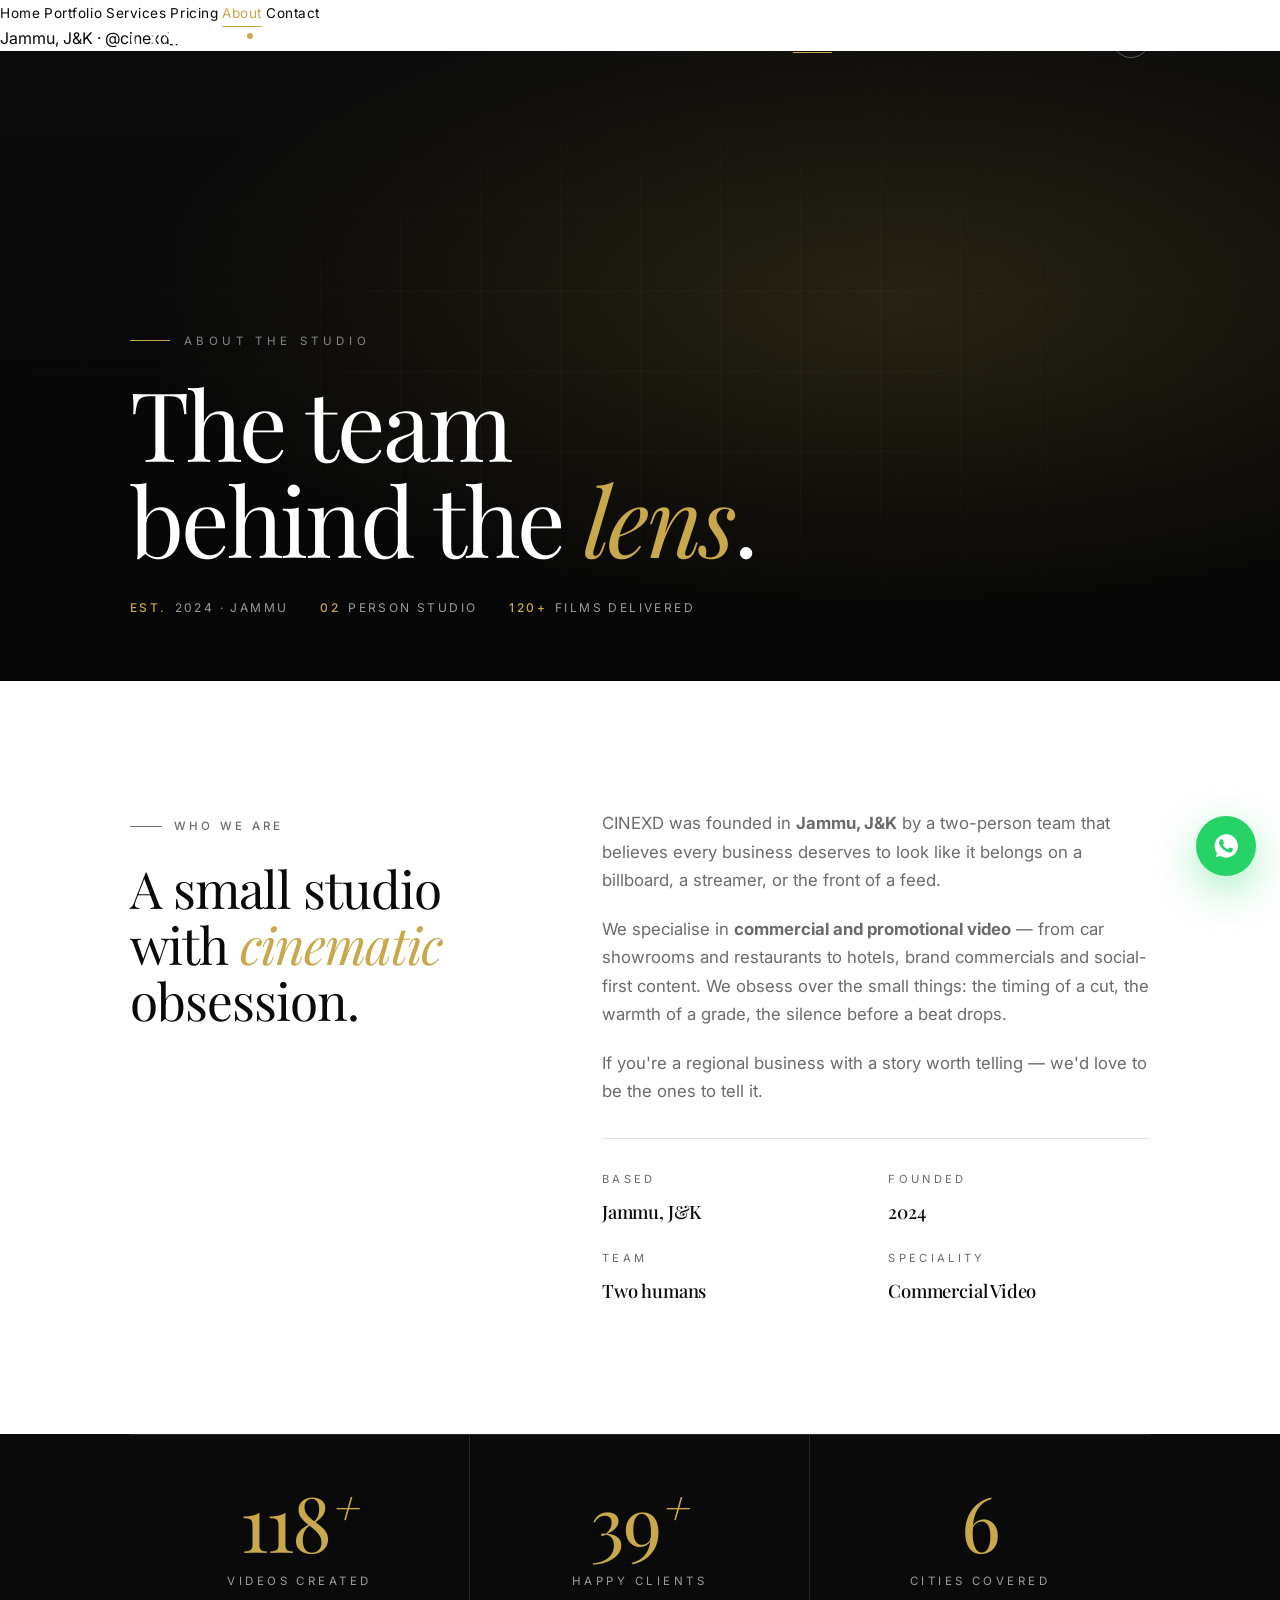
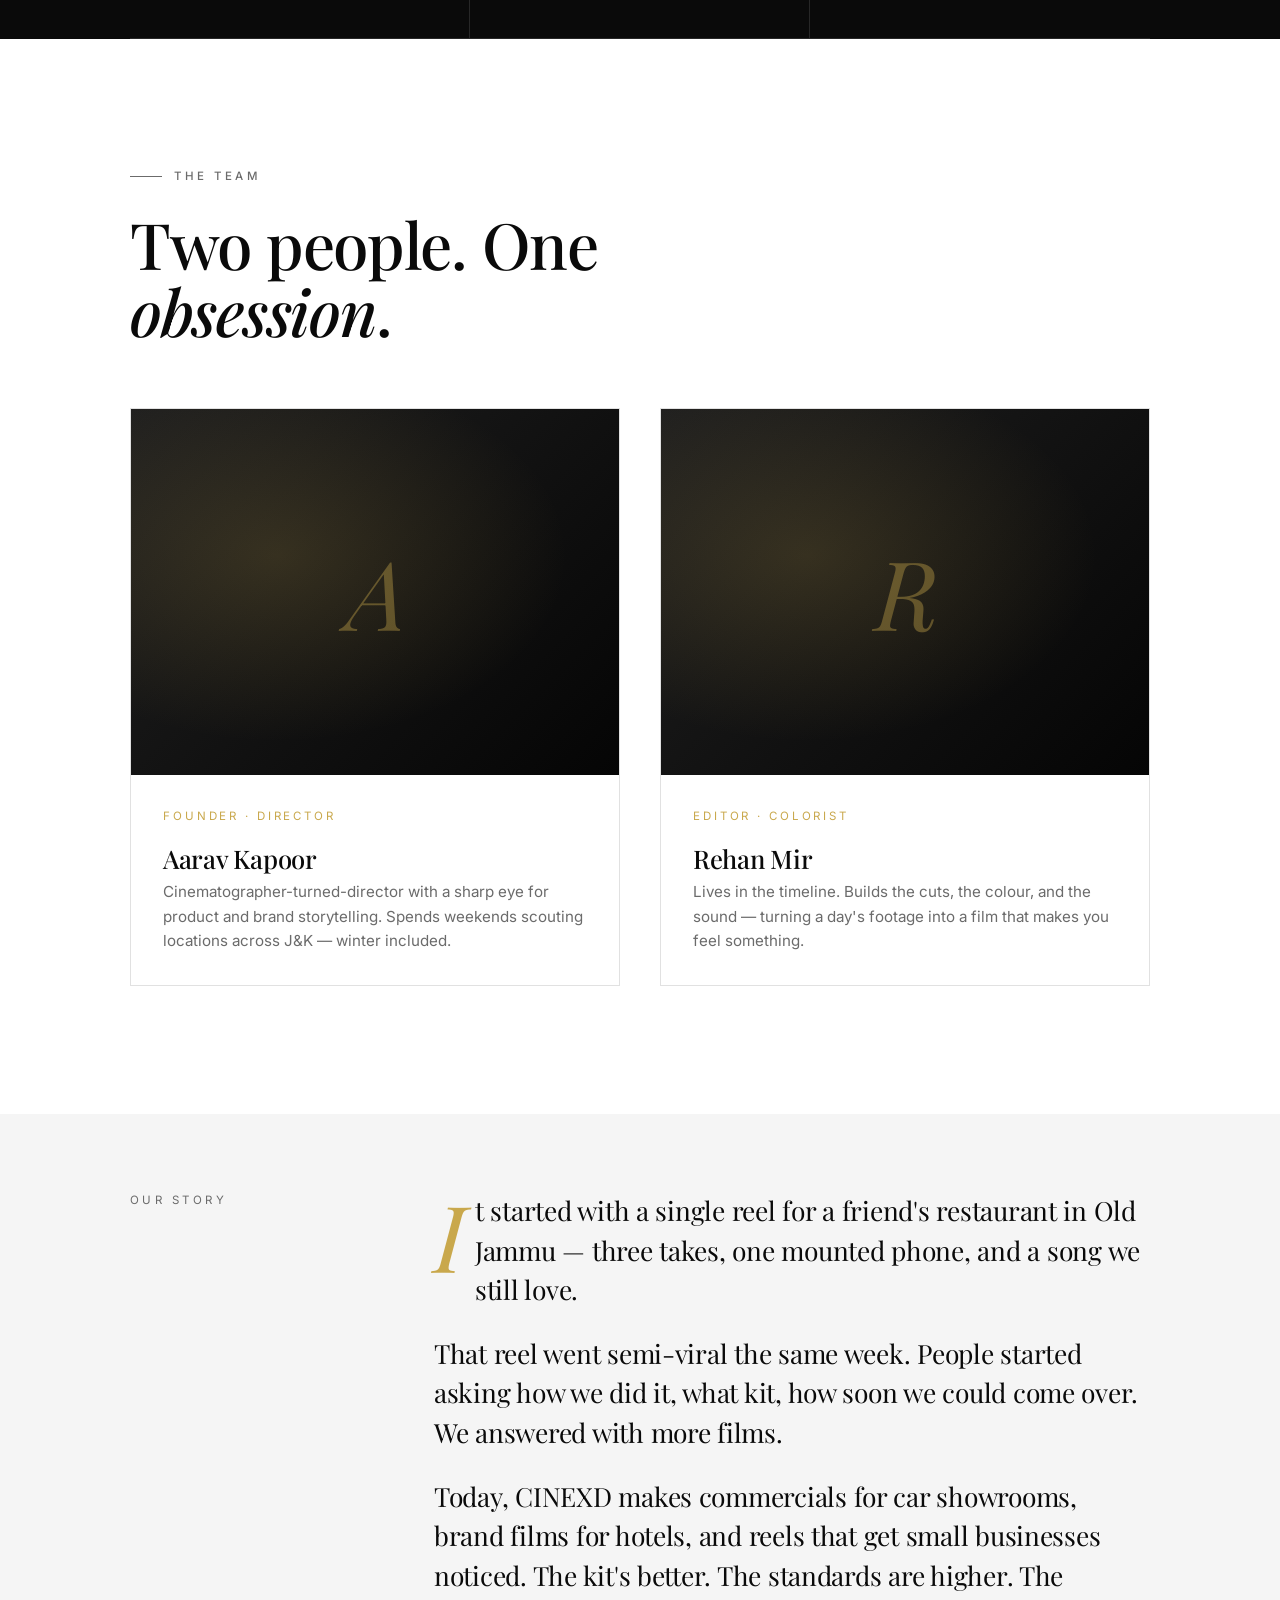
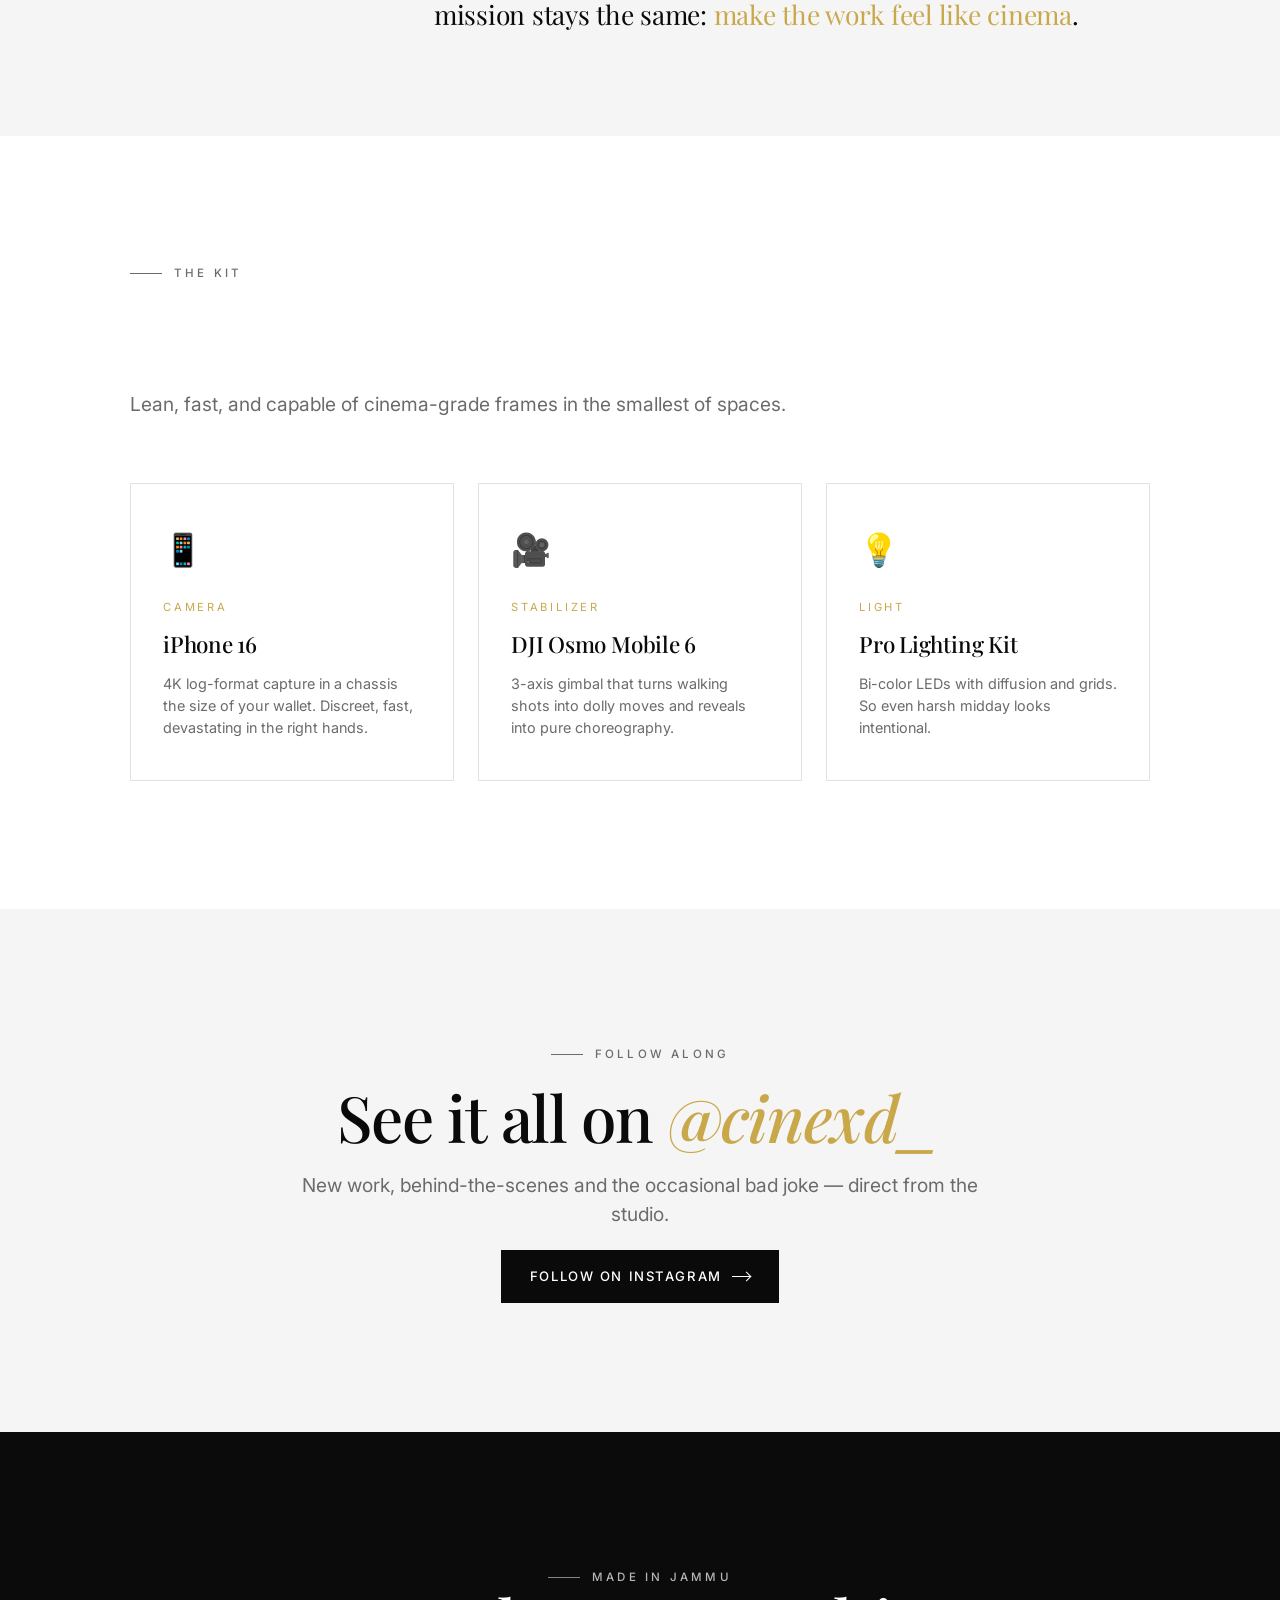
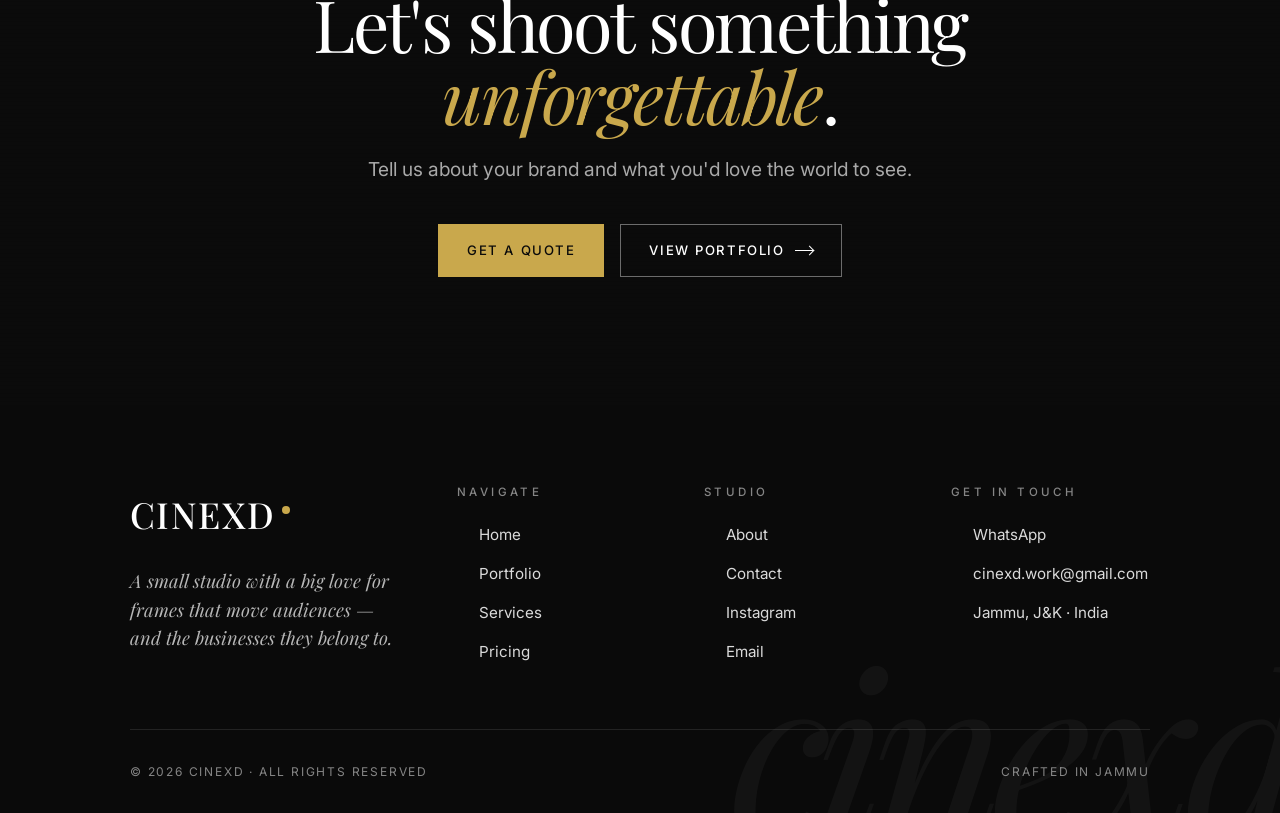
==== commit 79ae4f9e: "Remove custom cursor + set real contact details - Removed all .cursor-dot / .cursor-ring CSS rules a" ====
--- a/about.html
+++ b/about.html
@@ -203,7 +203,7 @@
       <h2 class="cta-headline reveal">Let's shoot something <span class="italic">unforgettable</span>.</h2>
       <p class="lead reveal">Tell us about your brand and what you'd love the world to see.</p>
       <div class="reveal" style="display:flex;justify-content:center;gap:1rem;flex-wrap:wrap">
-        <a href="https://wa.me/91XXXXXXXXXX?text=Hi%20CINEXD%2C%20I%20would%20like%20to%20discuss%20a%20project" target="_blank" rel="noopener" class="btn btn-gold">Get a Quote</a>
+        <a href="https://wa.me/919595482916?text=Hi%20CINEXD%2C%20I%20would%20like%20to%20discuss%20a%20project" target="_blank" rel="noopener" class="btn btn-gold">Get a Quote</a>
         <a href="portfolio.html" class="btn btn-light">View Portfolio <span class="btn-arrow"></span></a>
       </div>
     </div>
@@ -217,15 +217,15 @@
           <p class="footer-tagline">A small studio with a big love for frames that move audiences — and the businesses they belong to.</p>
         </div>
         <div class="footer-col"><h4>Navigate</h4><ul class="footer-list"><li><a href="index.html">Home</a></li><li><a href="portfolio.html">Portfolio</a></li><li><a href="services.html">Services</a></li><li><a href="pricing.html">Pricing</a></li></ul></div>
-        <div class="footer-col"><h4>Studio</h4><ul class="footer-list"><li><a href="about.html">About</a></li><li><a href="contact.html">Contact</a></li><li><a href="https://www.instagram.com/cinexd_" target="_blank" rel="noopener">Instagram</a></li><li><a href="mailto:hello@cinexd.com">Email</a></li></ul></div>
-        <div class="footer-col"><h4>Get in touch</h4><ul class="footer-list"><li><a href="https://wa.me/91XXXXXXXXXX?text=Hi%20CINEXD%2C%20I%20would%20like%20to%20discuss%20a%20project" target="_blank" rel="noopener">WhatsApp</a></li><li><a href="mailto:hello@cinexd.com">hello@cinexd.com</a></li><li><a href="#">Jammu, J&amp;K · India</a></li></ul></div>
+        <div class="footer-col"><h4>Studio</h4><ul class="footer-list"><li><a href="about.html">About</a></li><li><a href="contact.html">Contact</a></li><li><a href="https://www.instagram.com/cinexd_" target="_blank" rel="noopener">Instagram</a></li><li><a href="mailto:cinexd.work@gmail.com">Email</a></li></ul></div>
+        <div class="footer-col"><h4>Get in touch</h4><ul class="footer-list"><li><a href="https://wa.me/919595482916?text=Hi%20CINEXD%2C%20I%20would%20like%20to%20discuss%20a%20project" target="_blank" rel="noopener">WhatsApp</a></li><li><a href="mailto:cinexd.work@gmail.com">cinexd.work@gmail.com</a></li><li><a href="#">Jammu, J&amp;K · India</a></li></ul></div>
       </div>
       <div class="footer-bottom"><span>© <span data-year>2026</span> CINEXD · All rights reserved</span><span>Crafted in Jammu</span></div>
     </div>
     <div class="footer-mark">cinexd</div>
   </footer>
 
-  <a href="https://wa.me/91XXXXXXXXXX?text=Hi%20CINEXD%2C%20I%20would%20like%20to%20discuss%20a%20project" target="_blank" rel="noopener" class="wa-float" aria-label="Chat on WhatsApp">
+  <a href="https://wa.me/919595482916?text=Hi%20CINEXD%2C%20I%20would%20like%20to%20discuss%20a%20project" target="_blank" rel="noopener" class="wa-float" aria-label="Chat on WhatsApp">
     <span class="wa-float-label">Chat on WhatsApp</span>
     <svg viewBox="0 0 24 24" fill="currentColor"><path d="M17.6 14.2c-.3-.2-1.7-.8-2-.9-.3-.1-.5-.2-.7.2s-.8.9-.9 1.1c-.2.2-.3.2-.6.1s-1.2-.5-2.4-1.5c-.9-.8-1.5-1.7-1.6-2-.2-.3 0-.5.1-.6.1-.1.3-.3.4-.5.1-.1.2-.3.3-.5.1-.2 0-.4 0-.5 0-.1-.7-1.7-1-2.3-.3-.6-.5-.5-.7-.5h-.6c-.2 0-.5.1-.8.4-.3.3-1 1-1 2.5s1.1 2.9 1.2 3.1c.2.2 2.1 3.2 5.1 4.5.7.3 1.2.5 1.7.6.7.2 1.3.2 1.8.1.6-.1 1.7-.7 1.9-1.4.2-.7.2-1.2.2-1.4-.1-.1-.3-.2-.6-.4zM12 22a10 10 0 0 1-5.1-1.4l-3.5.9.9-3.4A10 10 0 1 1 12 22z"/></svg>
   </a>
--- a/css/style.css
+++ b/css/style.css
@@ -54,7 +54,6 @@
   overflow-x: hidden;
   -webkit-font-smoothing: antialiased;
   -moz-osx-font-smoothing: grayscale;
-  cursor: none;
 }
 
 img,
@@ -76,7 +75,7 @@
   font: inherit;
   border: 0;
   background: none;
-  cursor: none;
+  cursor: pointer;
 }
 
 input,
@@ -203,65 +202,6 @@
   background: var(--border);
   border: 0;
   margin: 0;
-}
-
-/* ---------- Custom Cursor ---------- */
-.cursor-dot,
-.cursor-ring {
-  position: fixed;
-  top: 0;
-  left: 0;
-  pointer-events: none;
-  z-index: 9999;
-  transform: translate(-50%, -50%);
-  will-change: transform;
-}
-
-.cursor-dot {
-  width: 6px;
-  height: 6px;
-  background: var(--text);
-  border-radius: 50%;
-  transition: width 0.2s var(--ease), height 0.2s var(--ease), background 0.2s var(--ease);
-}
-
-.cursor-ring {
-  width: 36px;
-  height: 36px;
-  border: 1px solid var(--text);
-  border-radius: 50%;
-  transition: width 0.3s var(--ease), height 0.3s var(--ease), border-color 0.3s var(--ease), background 0.3s var(--ease);
-}
-
-.cursor-dot.hover {
-  width: 14px;
-  height: 14px;
-  background: var(--gold);
-}
-
-.cursor-ring.hover {
-  width: 60px;
-  height: 60px;
-  border-color: var(--gold);
-  background: rgba(201, 168, 76, 0.05);
-}
-
-.cursor-dot.dark {
-  background: var(--bg);
-}
-
-.cursor-ring.dark {
-  border-color: var(--bg);
-}
-
-@media (hover: none) {
-  .cursor-dot,
-  .cursor-ring {
-    display: none;
-  }
-  body, button, a {
-    cursor: auto;
-  }
 }
 
 /* ---------- Navigation ---------- */
@@ -904,7 +844,6 @@
   background: #111;
   border: 1px solid rgba(255, 255, 255, 0.08);
   overflow: hidden;
-  cursor: none;
 }
 
 .showreel-frame::before {
@@ -2216,7 +2155,7 @@
   font-weight: 500;
   letter-spacing: -0.01em;
   color: var(--text);
-  cursor: none;
+  cursor: pointer;
   transition: color 0.3s var(--ease);
 }
 
--- a/css/responsive.css
+++ b/css/responsive.css
@@ -354,14 +354,8 @@
 @media print {
   .nav,
   .wa-float,
-  .cursor-dot,
-  .cursor-ring,
   .grain,
   .scanlines {
     display: none !important;
   }
-
-  body {
-    cursor: auto;
-  }
-}
+}
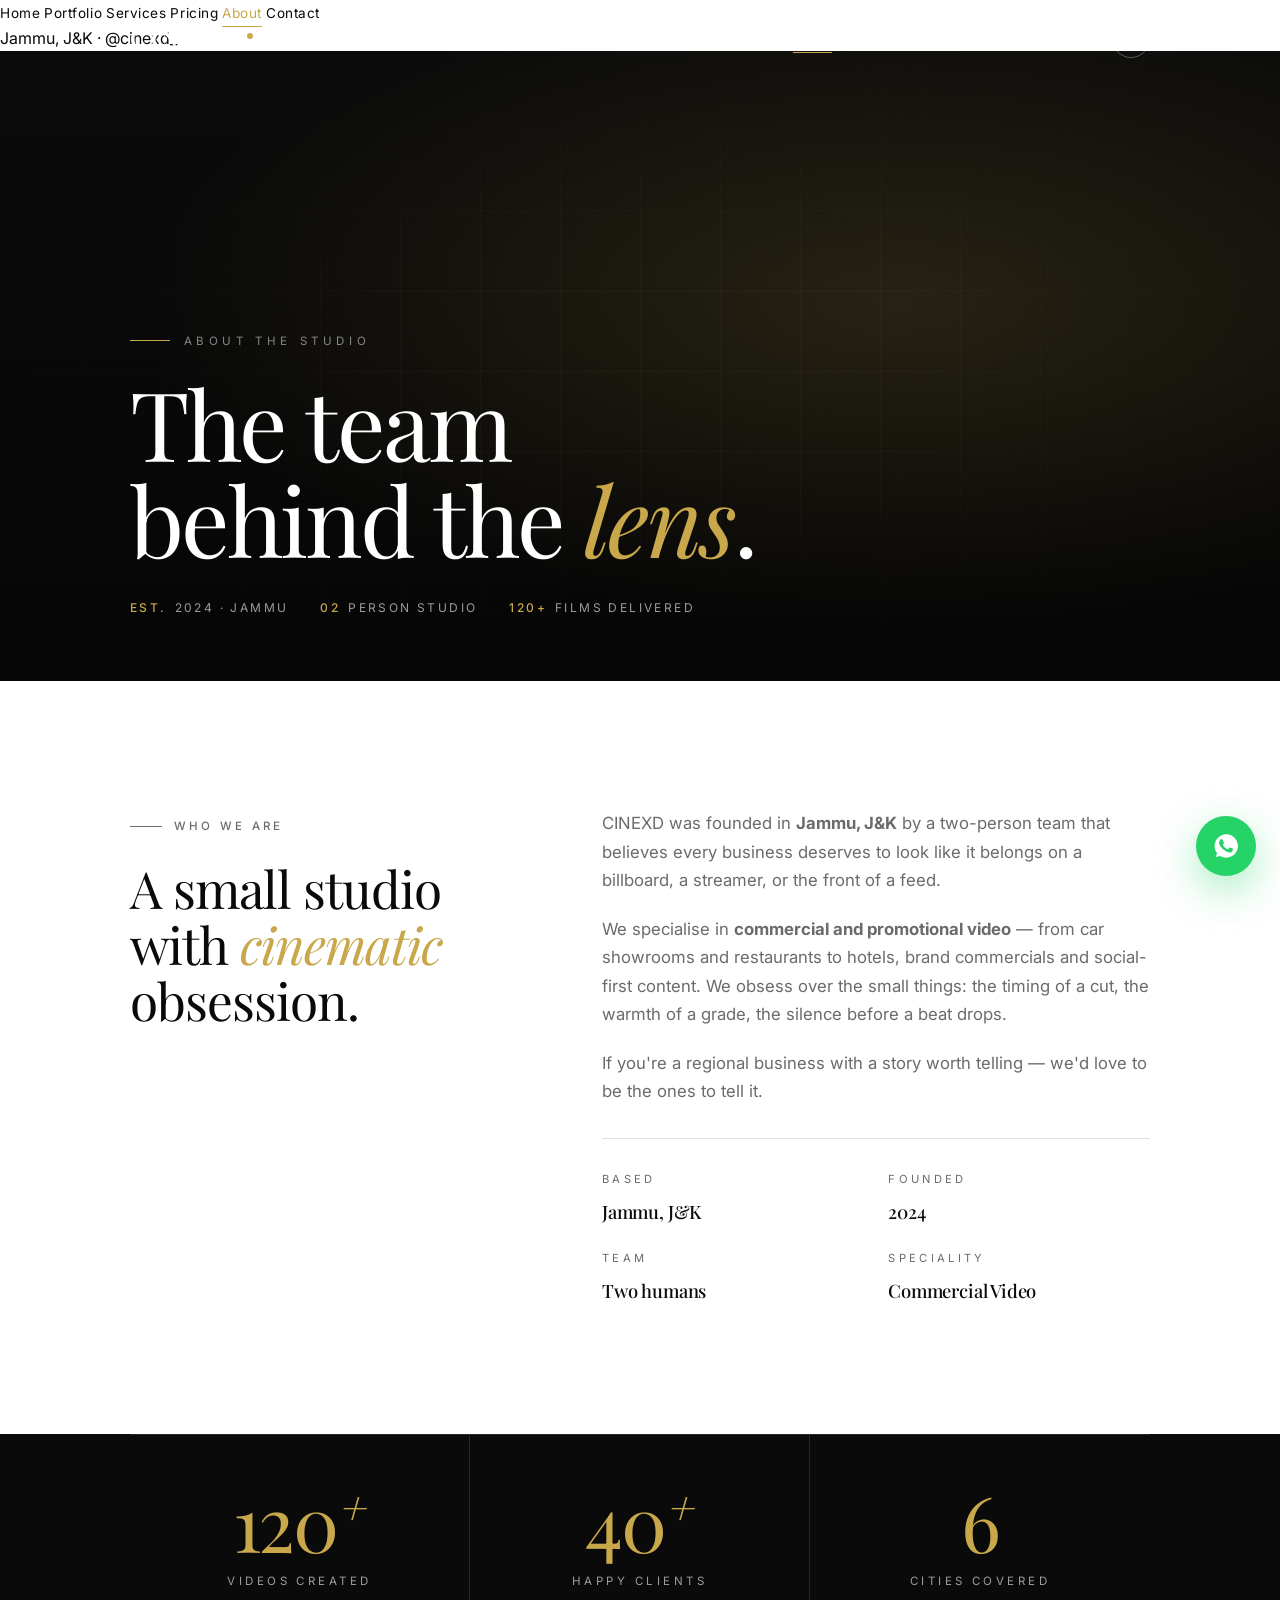
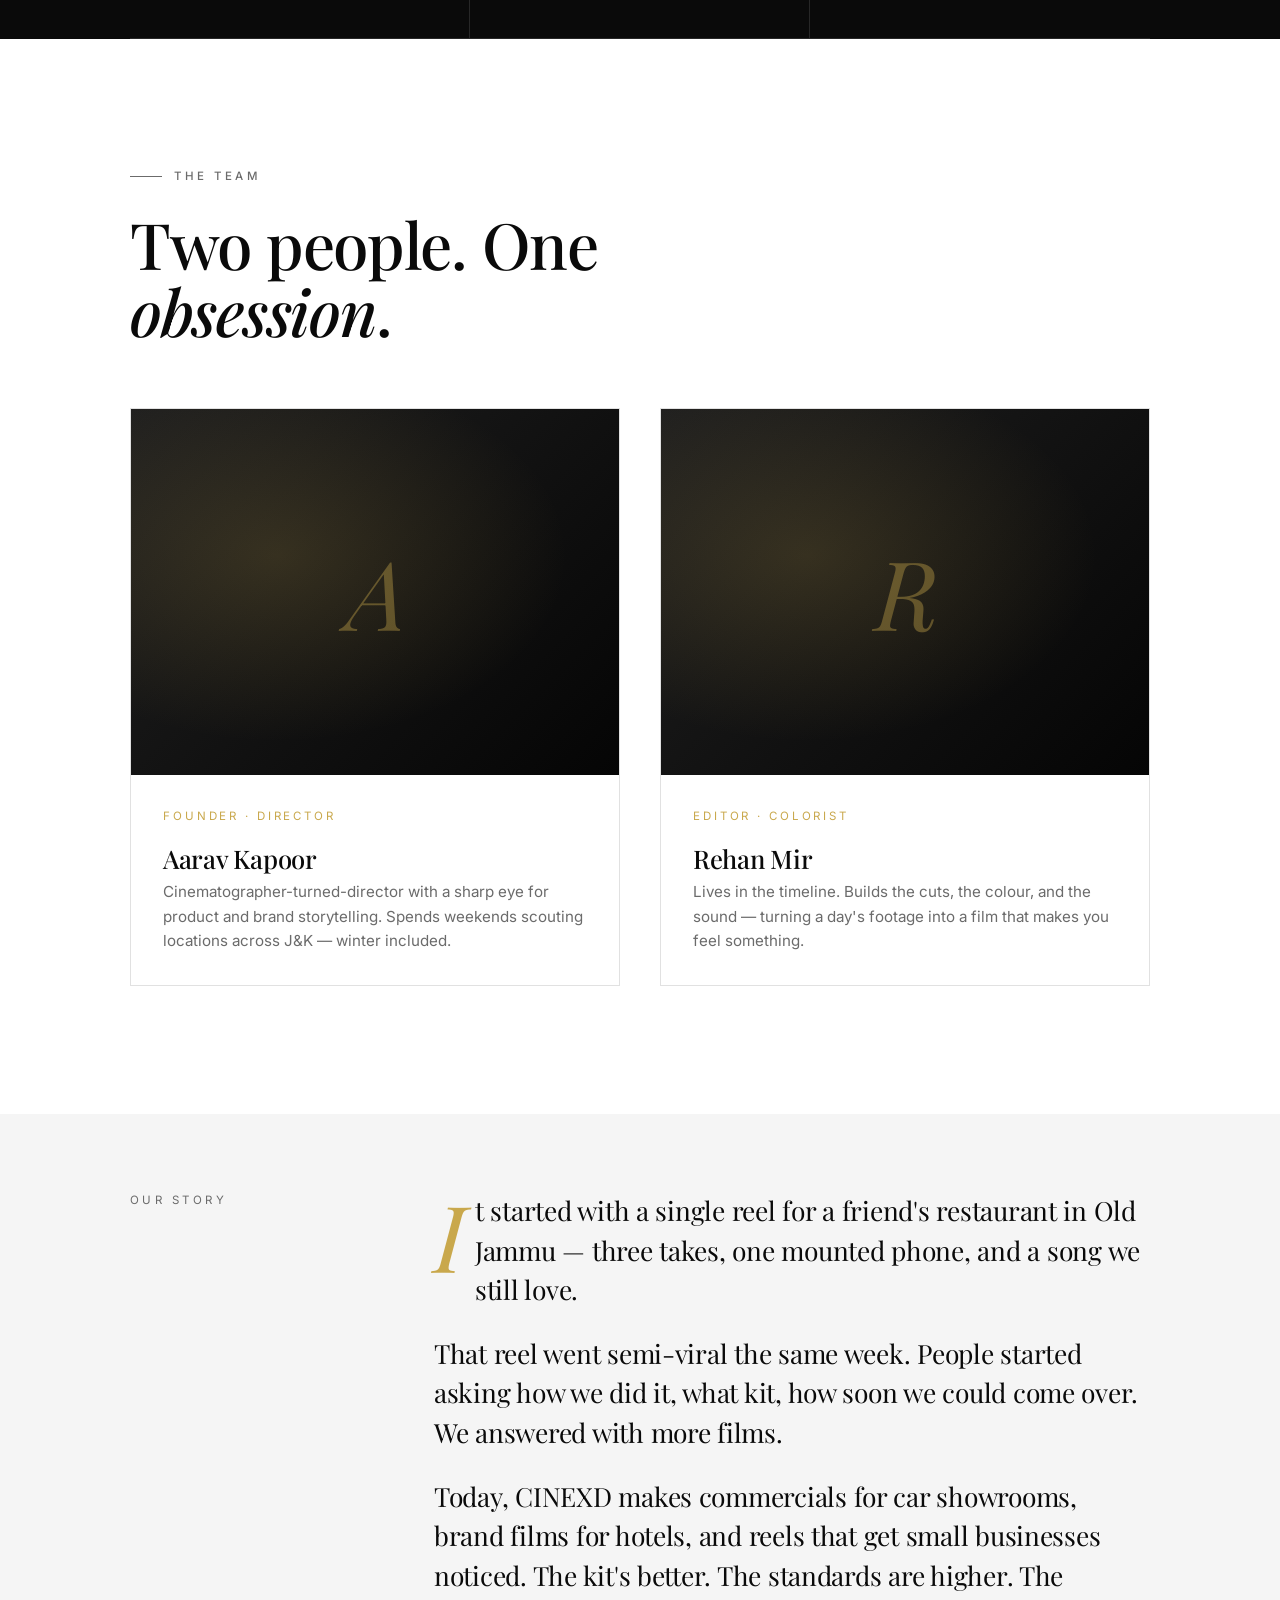
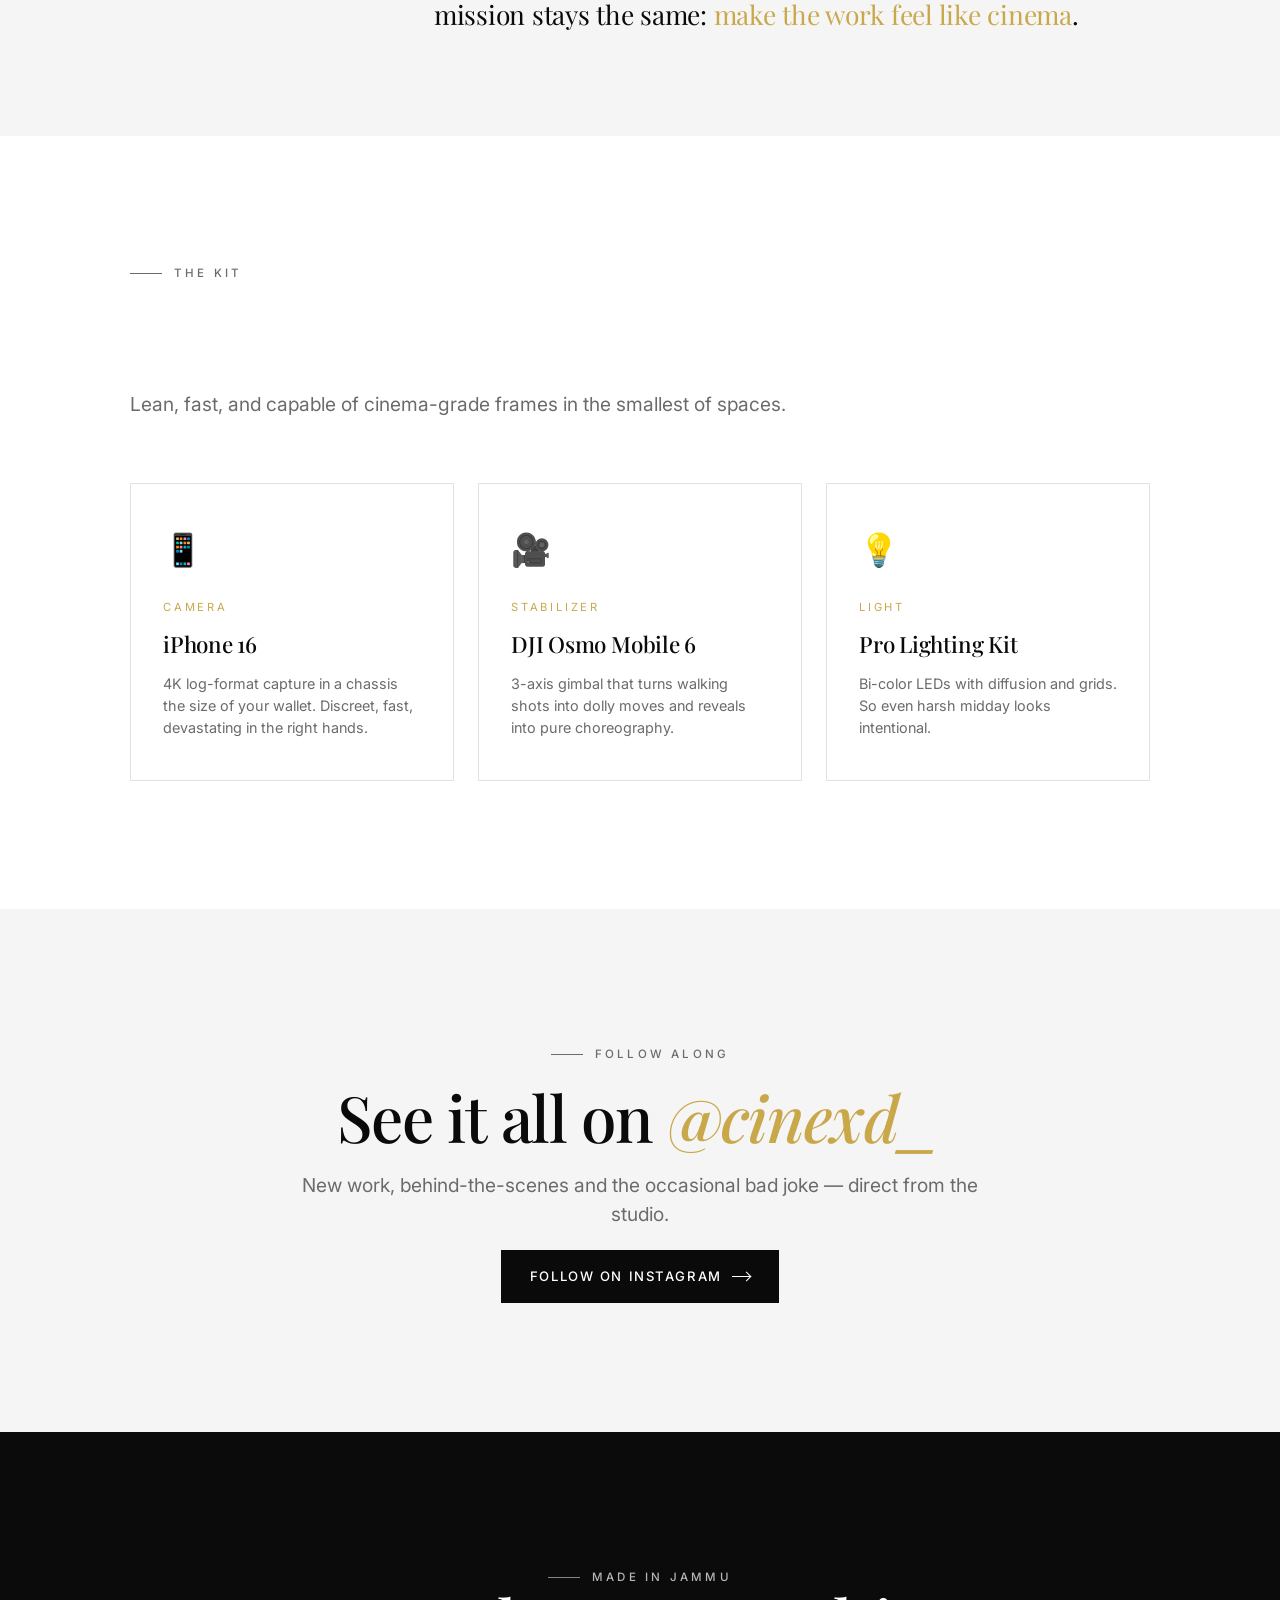
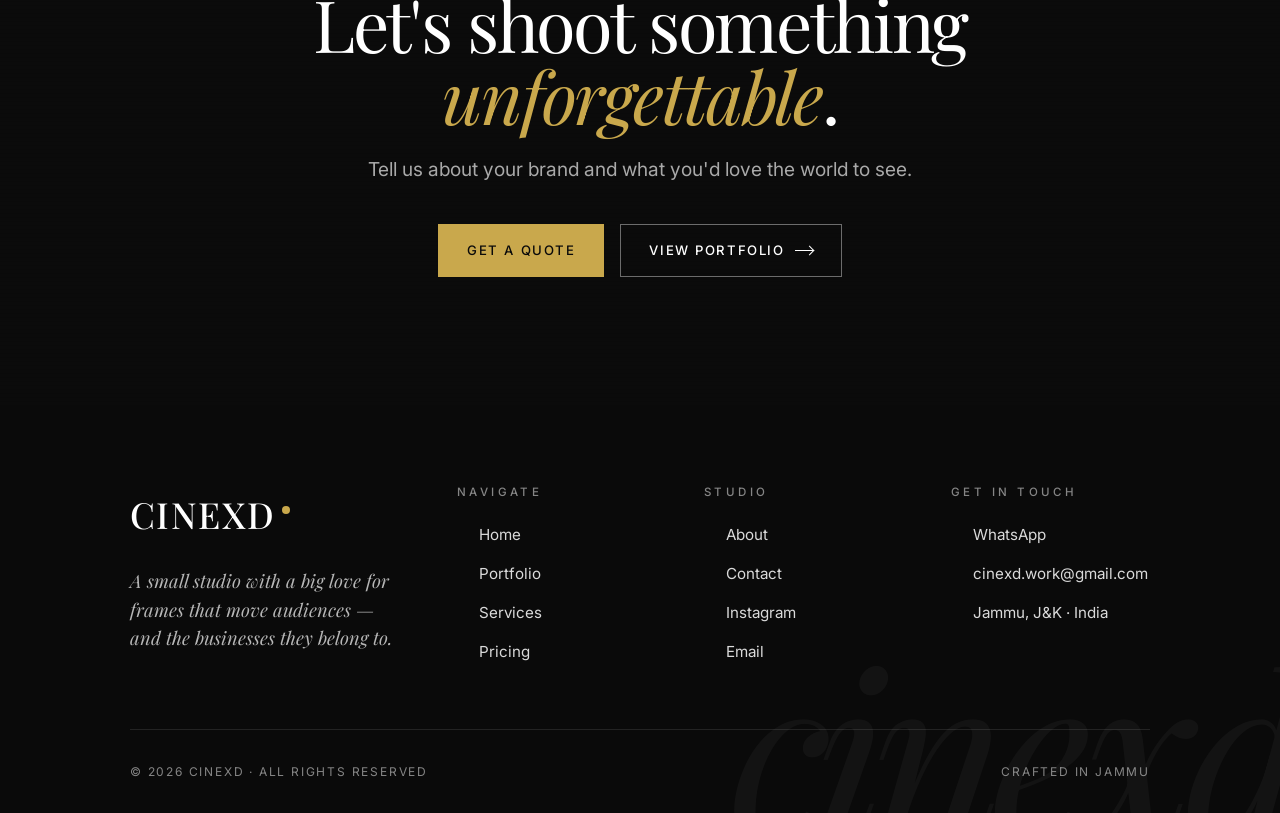
==== commit c16ac472: "Update WhatsApp number from 919595482916 to 919596482916 Corrected typo in WhatsApp number across al" ====
--- a/about.html
+++ b/about.html
@@ -203,7 +203,7 @@
       <h2 class="cta-headline reveal">Let's shoot something <span class="italic">unforgettable</span>.</h2>
       <p class="lead reveal">Tell us about your brand and what you'd love the world to see.</p>
       <div class="reveal" style="display:flex;justify-content:center;gap:1rem;flex-wrap:wrap">
-        <a href="https://wa.me/919595482916?text=Hi%20CINEXD%2C%20I%20would%20like%20to%20discuss%20a%20project" target="_blank" rel="noopener" class="btn btn-gold">Get a Quote</a>
+        <a href="https://wa.me/919596482916?text=Hi%20CINEXD%2C%20I%20would%20like%20to%20discuss%20a%20project" target="_blank" rel="noopener" class="btn btn-gold">Get a Quote</a>
         <a href="portfolio.html" class="btn btn-light">View Portfolio <span class="btn-arrow"></span></a>
       </div>
     </div>
@@ -218,14 +218,14 @@
         </div>
         <div class="footer-col"><h4>Navigate</h4><ul class="footer-list"><li><a href="index.html">Home</a></li><li><a href="portfolio.html">Portfolio</a></li><li><a href="services.html">Services</a></li><li><a href="pricing.html">Pricing</a></li></ul></div>
         <div class="footer-col"><h4>Studio</h4><ul class="footer-list"><li><a href="about.html">About</a></li><li><a href="contact.html">Contact</a></li><li><a href="https://www.instagram.com/cinexd_" target="_blank" rel="noopener">Instagram</a></li><li><a href="mailto:cinexd.work@gmail.com">Email</a></li></ul></div>
-        <div class="footer-col"><h4>Get in touch</h4><ul class="footer-list"><li><a href="https://wa.me/919595482916?text=Hi%20CINEXD%2C%20I%20would%20like%20to%20discuss%20a%20project" target="_blank" rel="noopener">WhatsApp</a></li><li><a href="mailto:cinexd.work@gmail.com">cinexd.work@gmail.com</a></li><li><a href="#">Jammu, J&amp;K · India</a></li></ul></div>
+        <div class="footer-col"><h4>Get in touch</h4><ul class="footer-list"><li><a href="https://wa.me/919596482916?text=Hi%20CINEXD%2C%20I%20would%20like%20to%20discuss%20a%20project" target="_blank" rel="noopener">WhatsApp</a></li><li><a href="mailto:cinexd.work@gmail.com">cinexd.work@gmail.com</a></li><li><a href="#">Jammu, J&amp;K · India</a></li></ul></div>
       </div>
       <div class="footer-bottom"><span>© <span data-year>2026</span> CINEXD · All rights reserved</span><span>Crafted in Jammu</span></div>
     </div>
     <div class="footer-mark">cinexd</div>
   </footer>
 
-  <a href="https://wa.me/919595482916?text=Hi%20CINEXD%2C%20I%20would%20like%20to%20discuss%20a%20project" target="_blank" rel="noopener" class="wa-float" aria-label="Chat on WhatsApp">
+  <a href="https://wa.me/919596482916?text=Hi%20CINEXD%2C%20I%20would%20like%20to%20discuss%20a%20project" target="_blank" rel="noopener" class="wa-float" aria-label="Chat on WhatsApp">
     <span class="wa-float-label">Chat on WhatsApp</span>
     <svg viewBox="0 0 24 24" fill="currentColor"><path d="M17.6 14.2c-.3-.2-1.7-.8-2-.9-.3-.1-.5-.2-.7.2s-.8.9-.9 1.1c-.2.2-.3.2-.6.1s-1.2-.5-2.4-1.5c-.9-.8-1.5-1.7-1.6-2-.2-.3 0-.5.1-.6.1-.1.3-.3.4-.5.1-.1.2-.3.3-.5.1-.2 0-.4 0-.5 0-.1-.7-1.7-1-2.3-.3-.6-.5-.5-.7-.5h-.6c-.2 0-.5.1-.8.4-.3.3-1 1-1 2.5s1.1 2.9 1.2 3.1c.2.2 2.1 3.2 5.1 4.5.7.3 1.2.5 1.7.6.7.2 1.3.2 1.8.1.6-.1 1.7-.7 1.9-1.4.2-.7.2-1.2.2-1.4-.1-.1-.3-.2-.6-.4zM12 22a10 10 0 0 1-5.1-1.4l-3.5.9.9-3.4A10 10 0 1 1 12 22z"/></svg>
   </a>
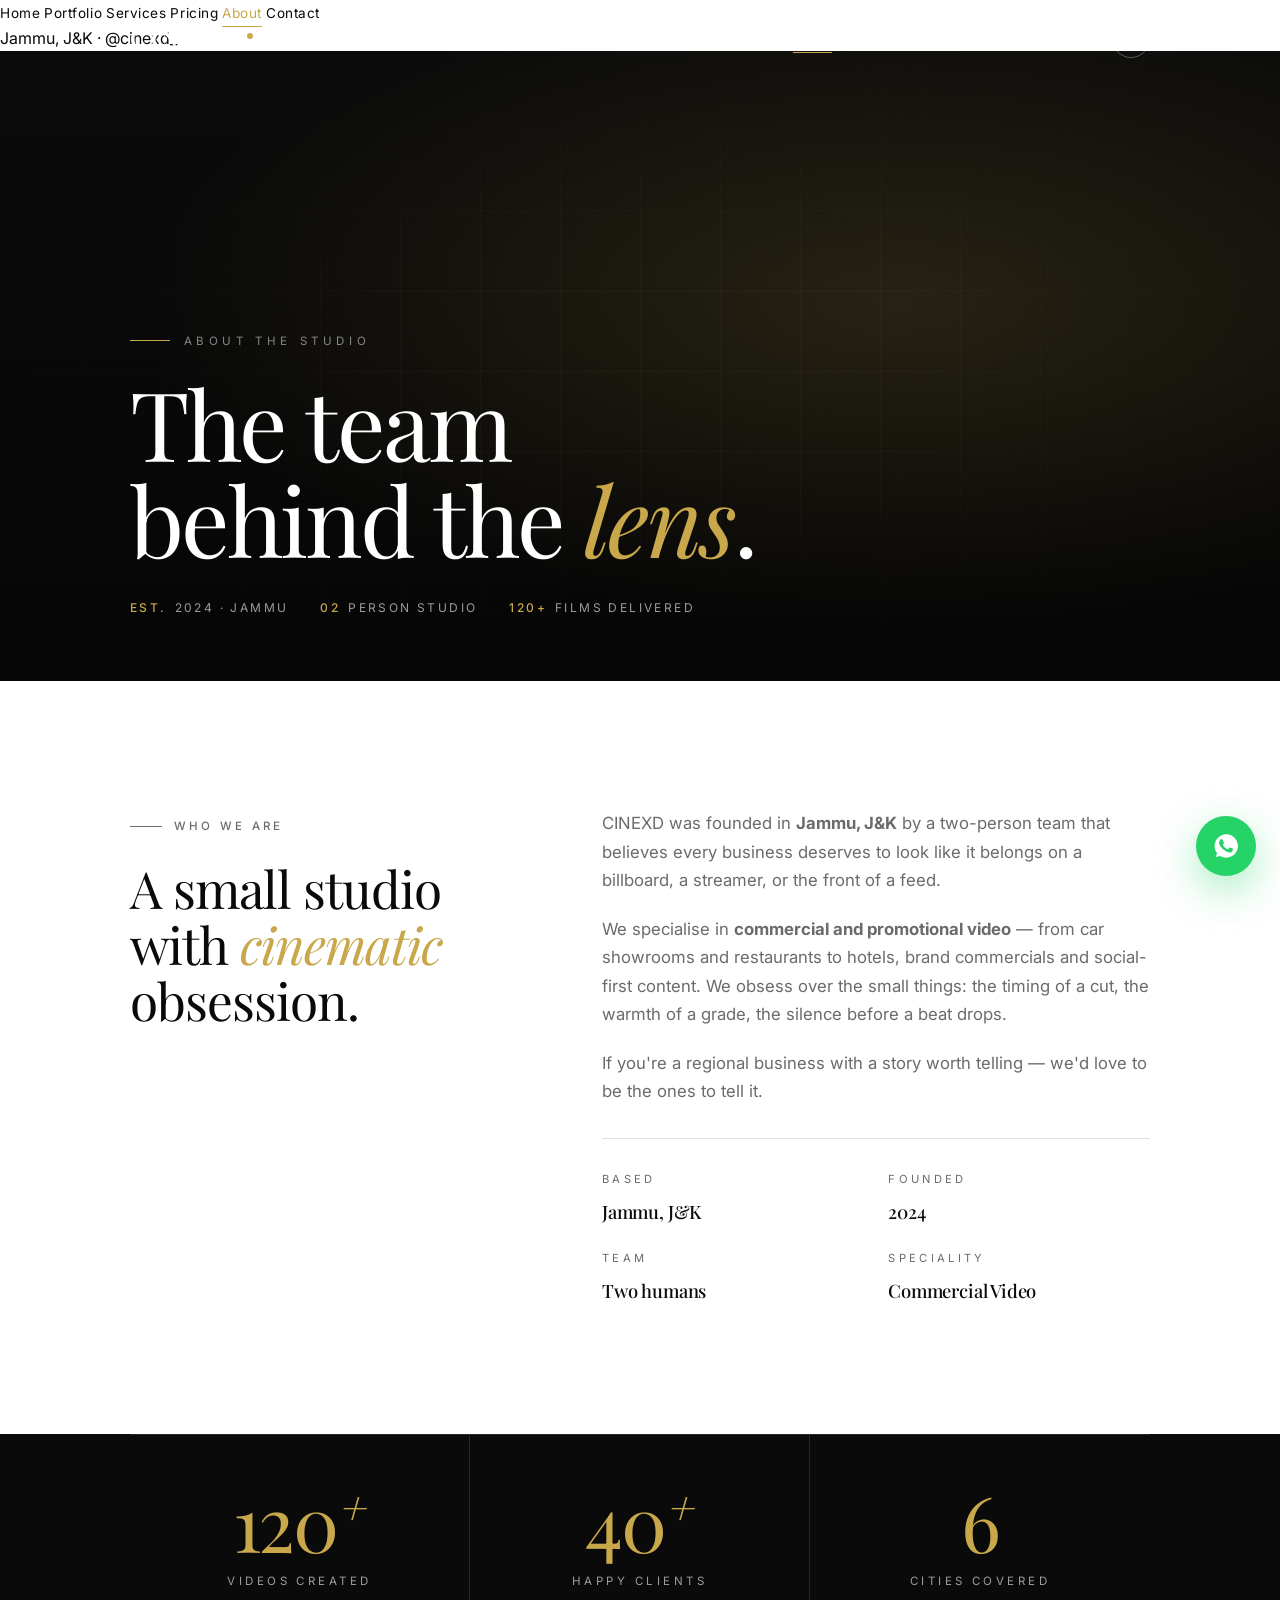
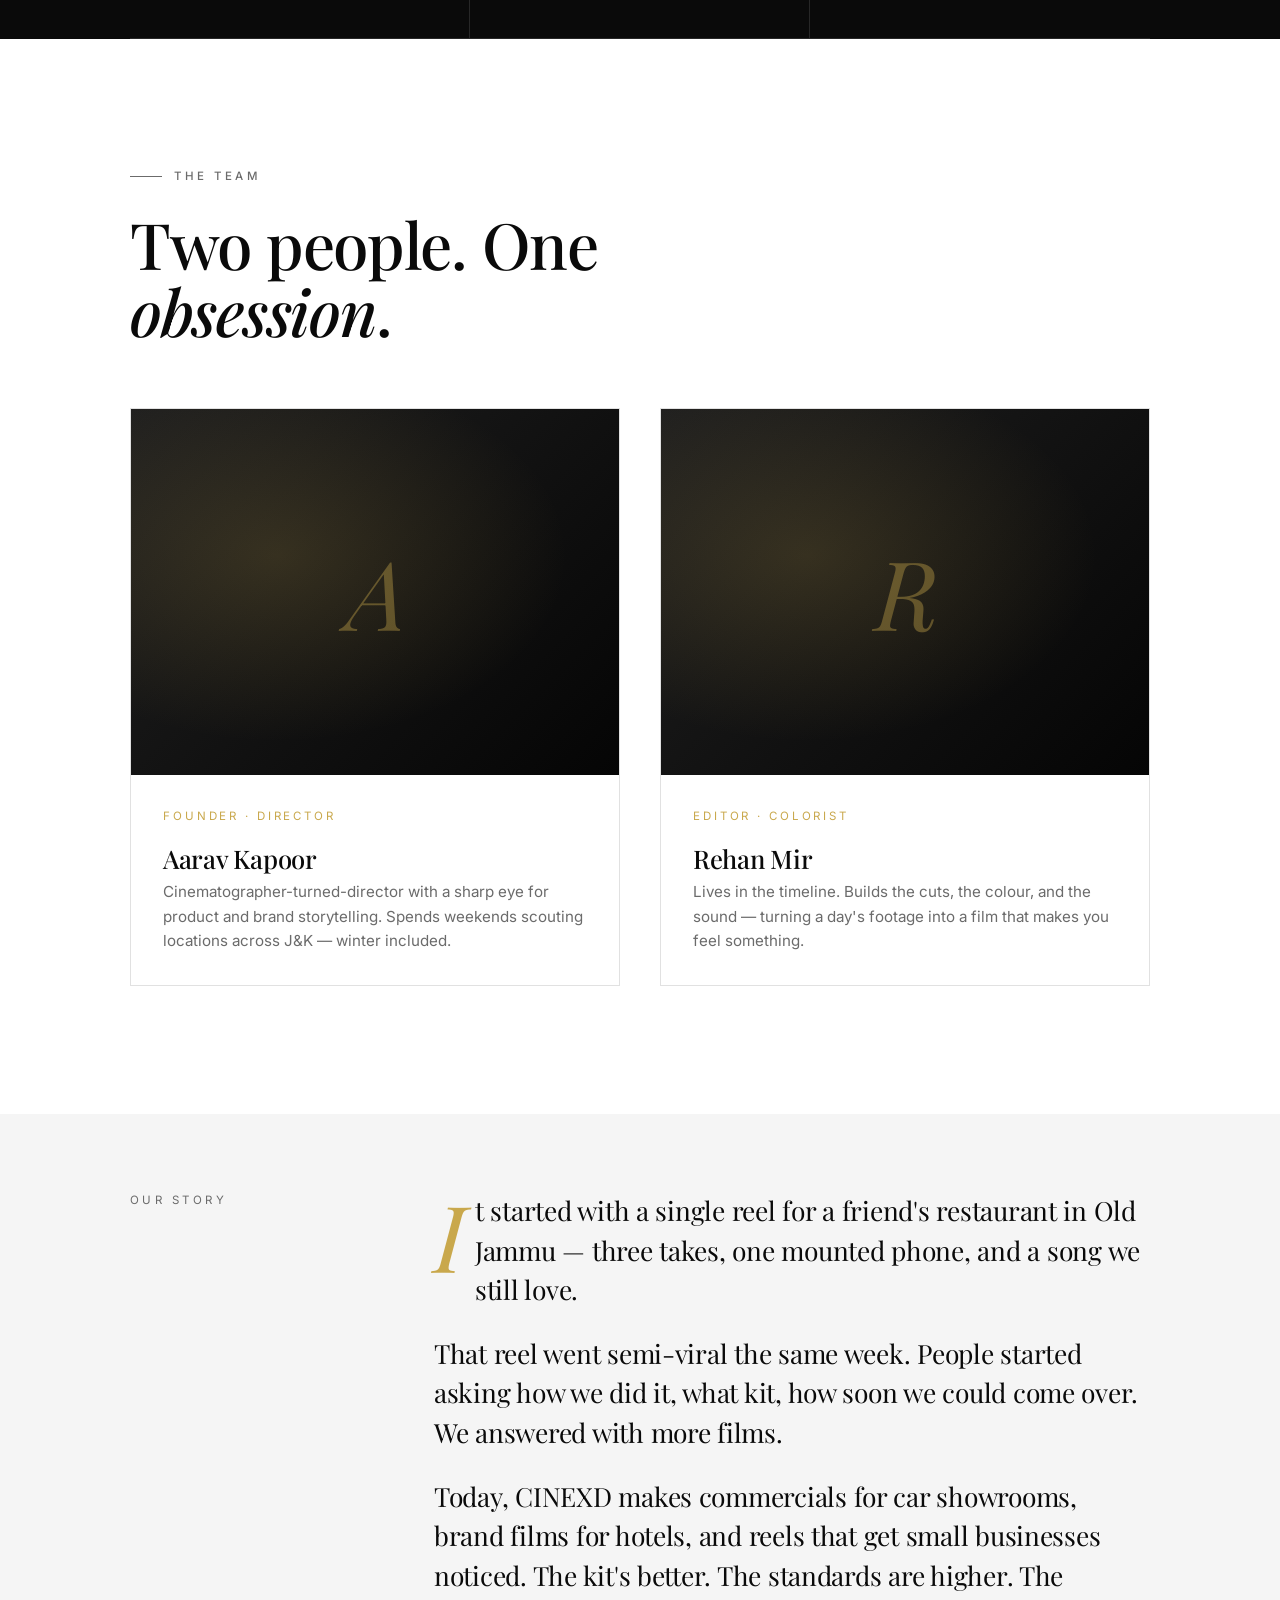
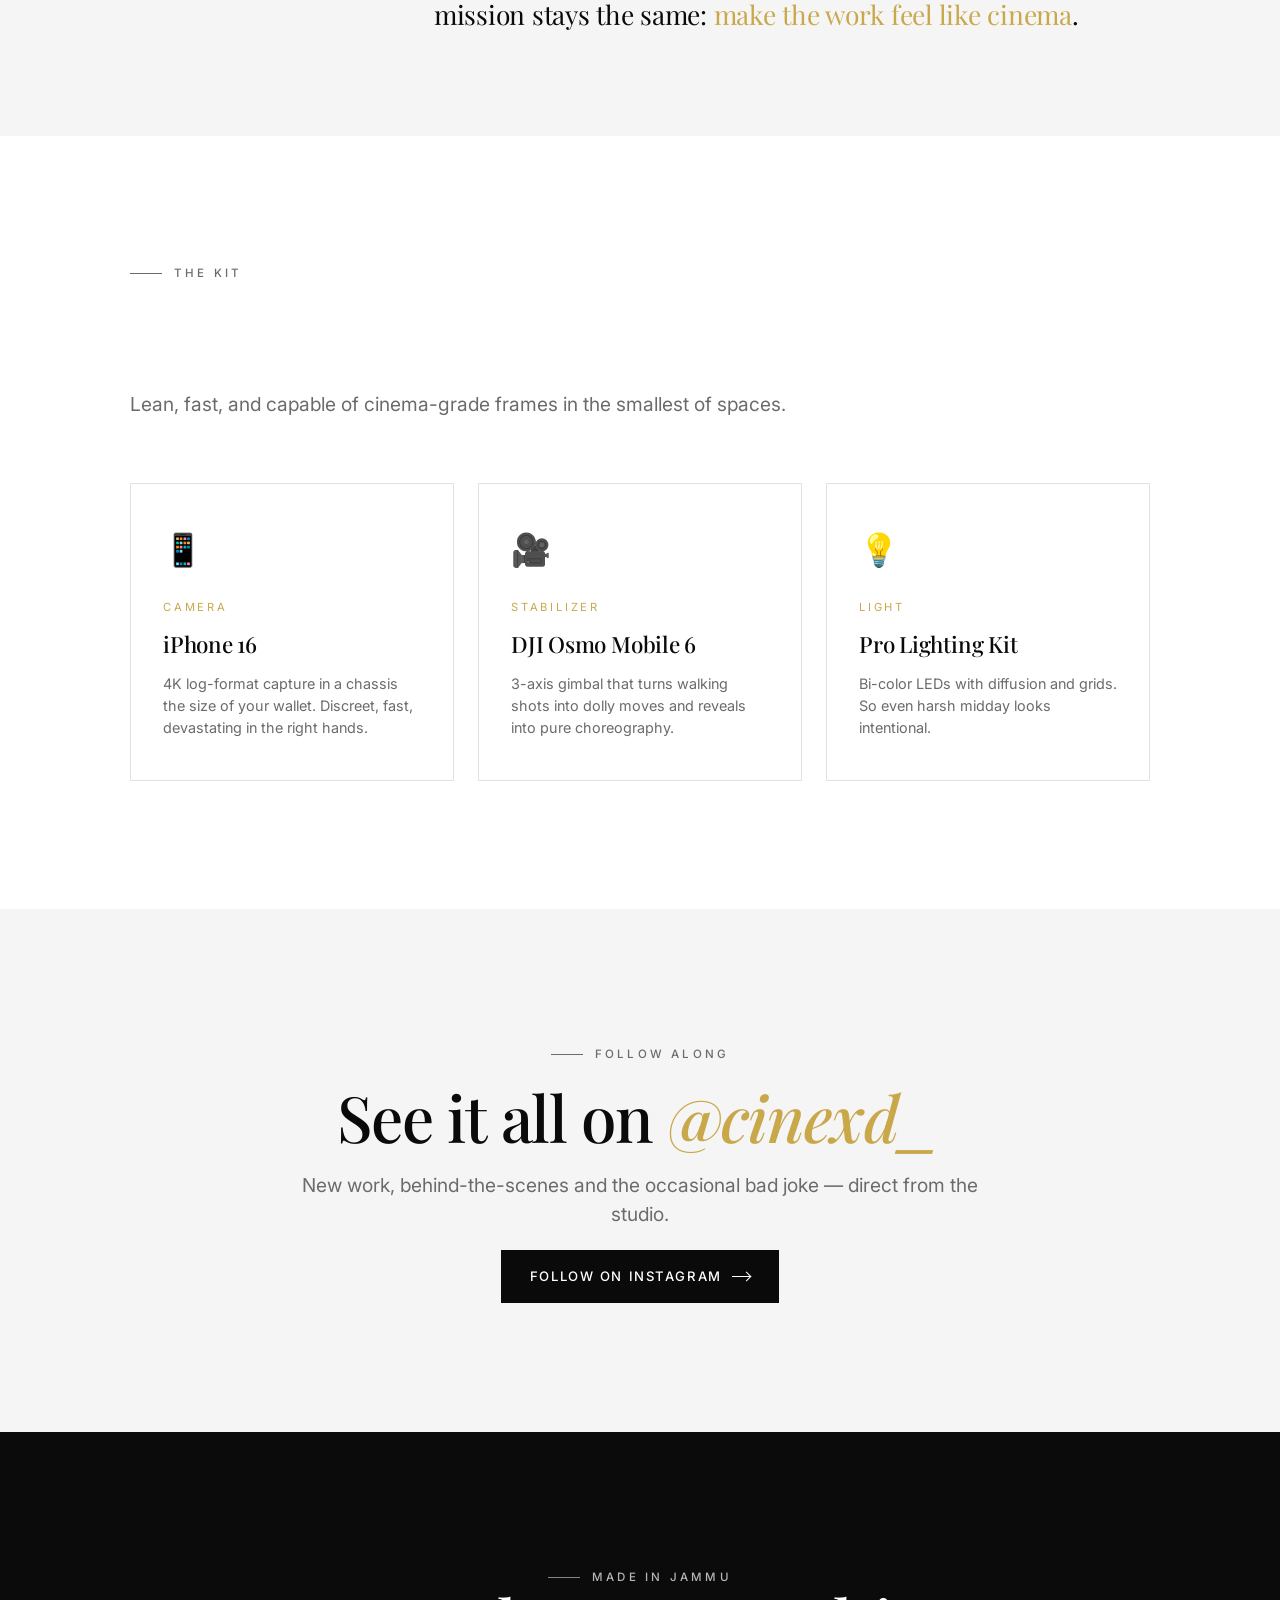
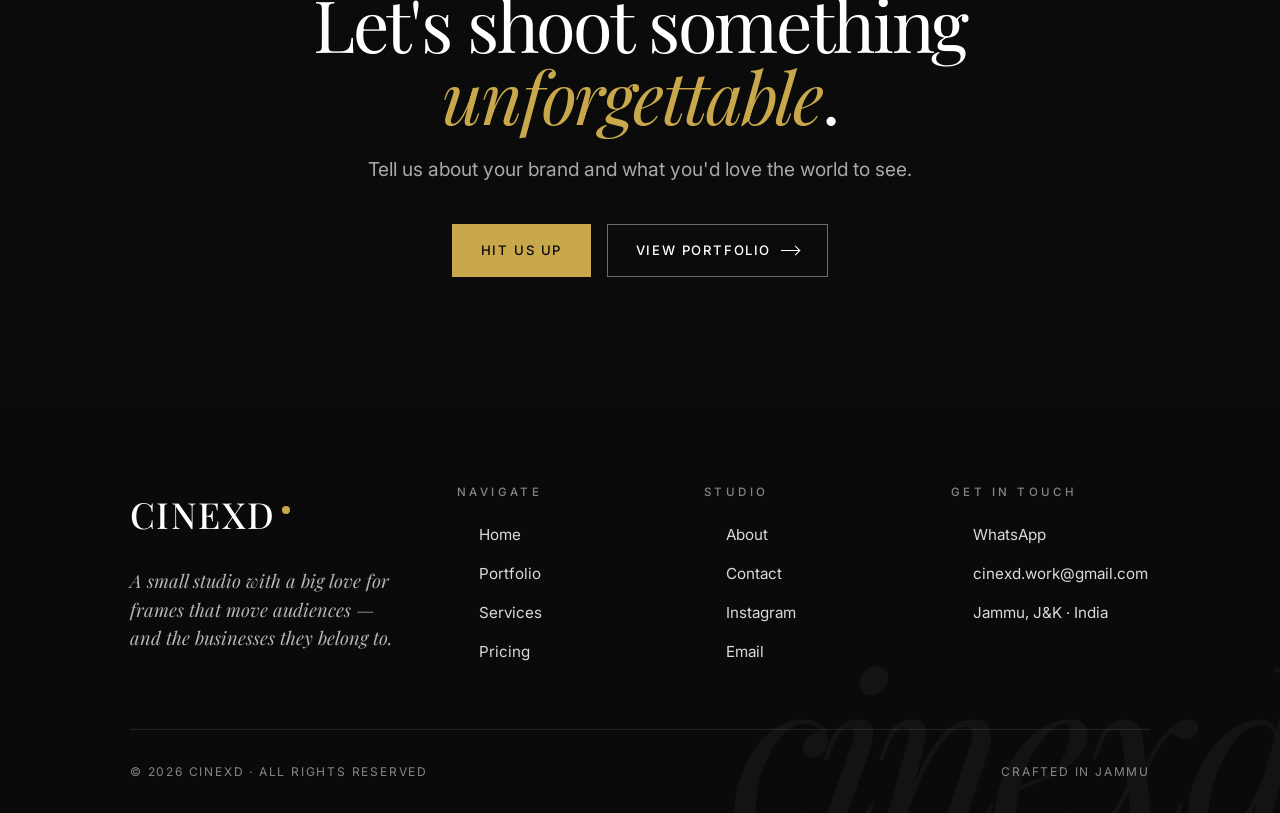
==== commit 2173e1a0: "Rename Get a Quote CTAs to Hit Us Up Replaced 5 instances of 'Get a Quote' across 4 HTML files (inde" ====
--- a/about.html
+++ b/about.html
@@ -203,7 +203,7 @@
       <h2 class="cta-headline reveal">Let's shoot something <span class="italic">unforgettable</span>.</h2>
       <p class="lead reveal">Tell us about your brand and what you'd love the world to see.</p>
       <div class="reveal" style="display:flex;justify-content:center;gap:1rem;flex-wrap:wrap">
-        <a href="https://wa.me/919596482916?text=Hi%20CINEXD%2C%20I%20would%20like%20to%20discuss%20a%20project" target="_blank" rel="noopener" class="btn btn-gold">Get a Quote</a>
+        <a href="https://wa.me/919596482916?text=Hi%20CINEXD%2C%20I%20would%20like%20to%20discuss%20a%20project" target="_blank" rel="noopener" class="btn btn-gold">Hit Us Up</a>
         <a href="portfolio.html" class="btn btn-light">View Portfolio <span class="btn-arrow"></span></a>
       </div>
     </div>
